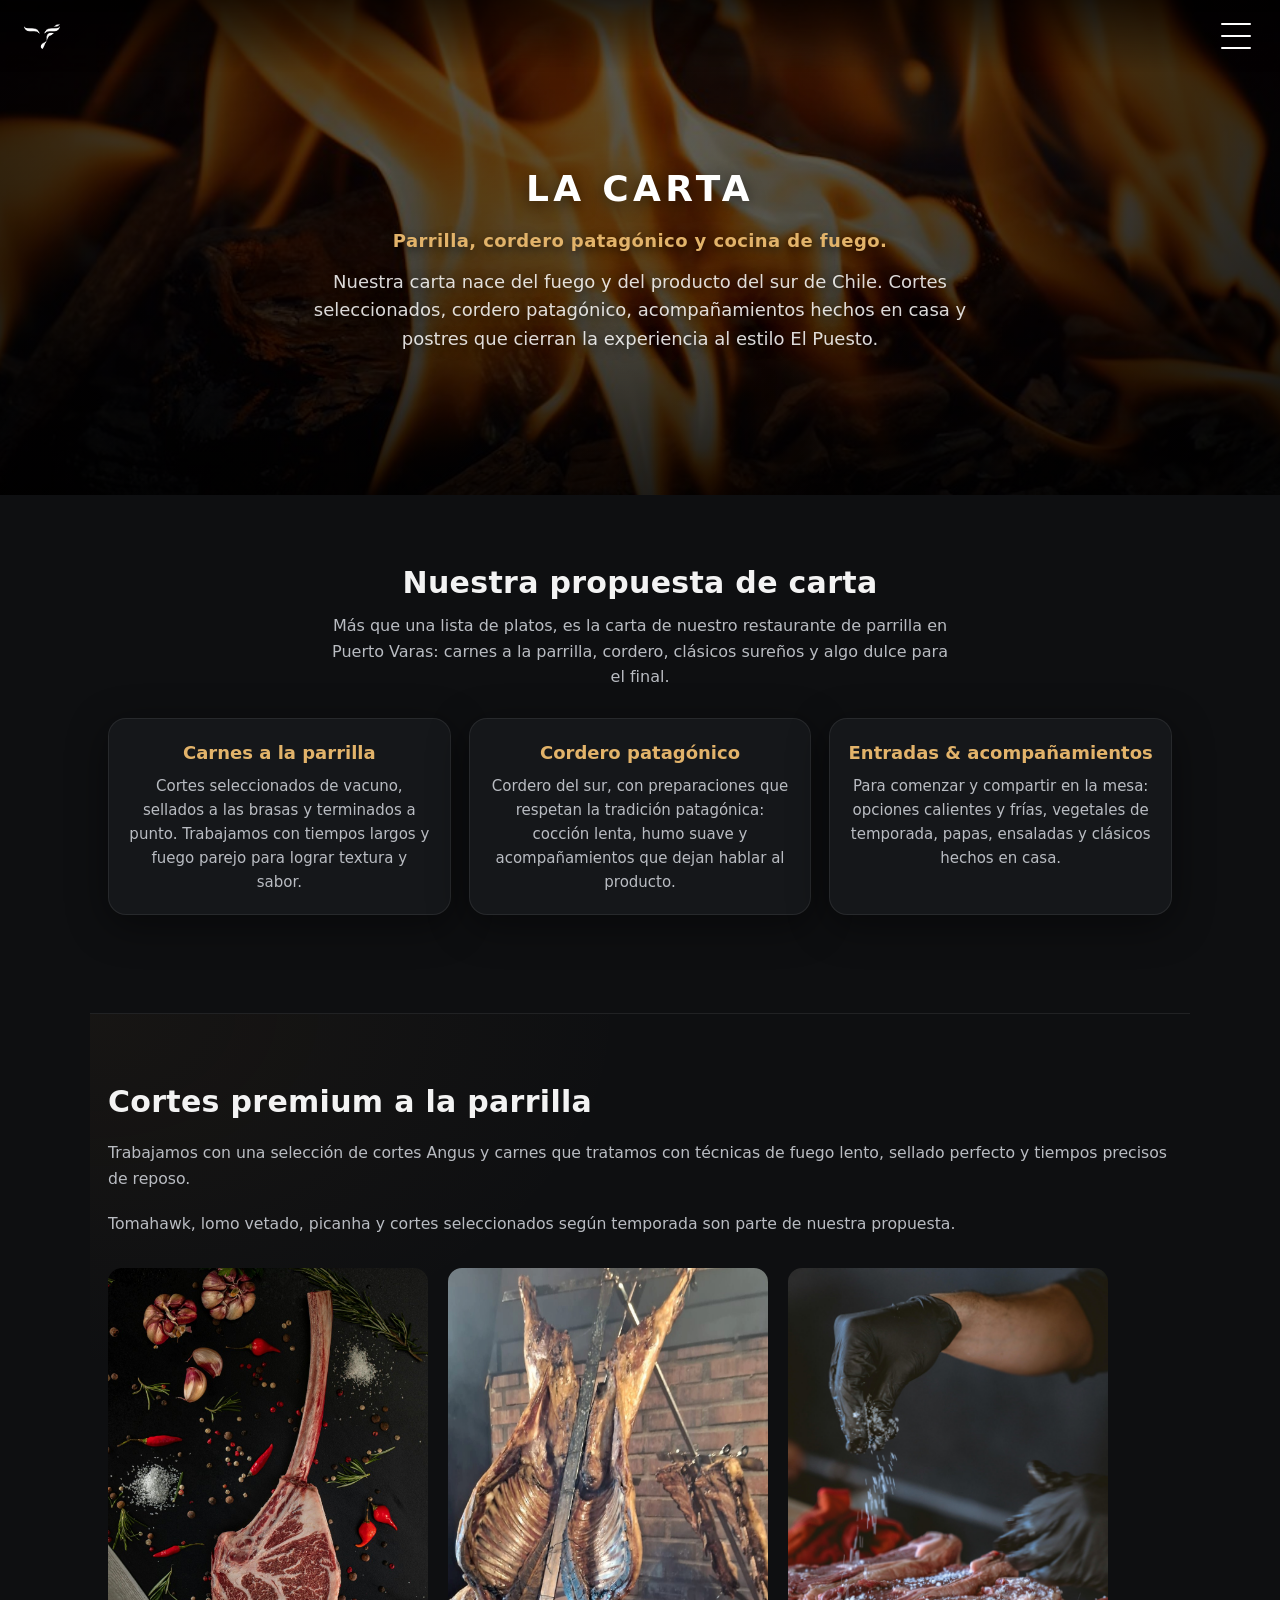
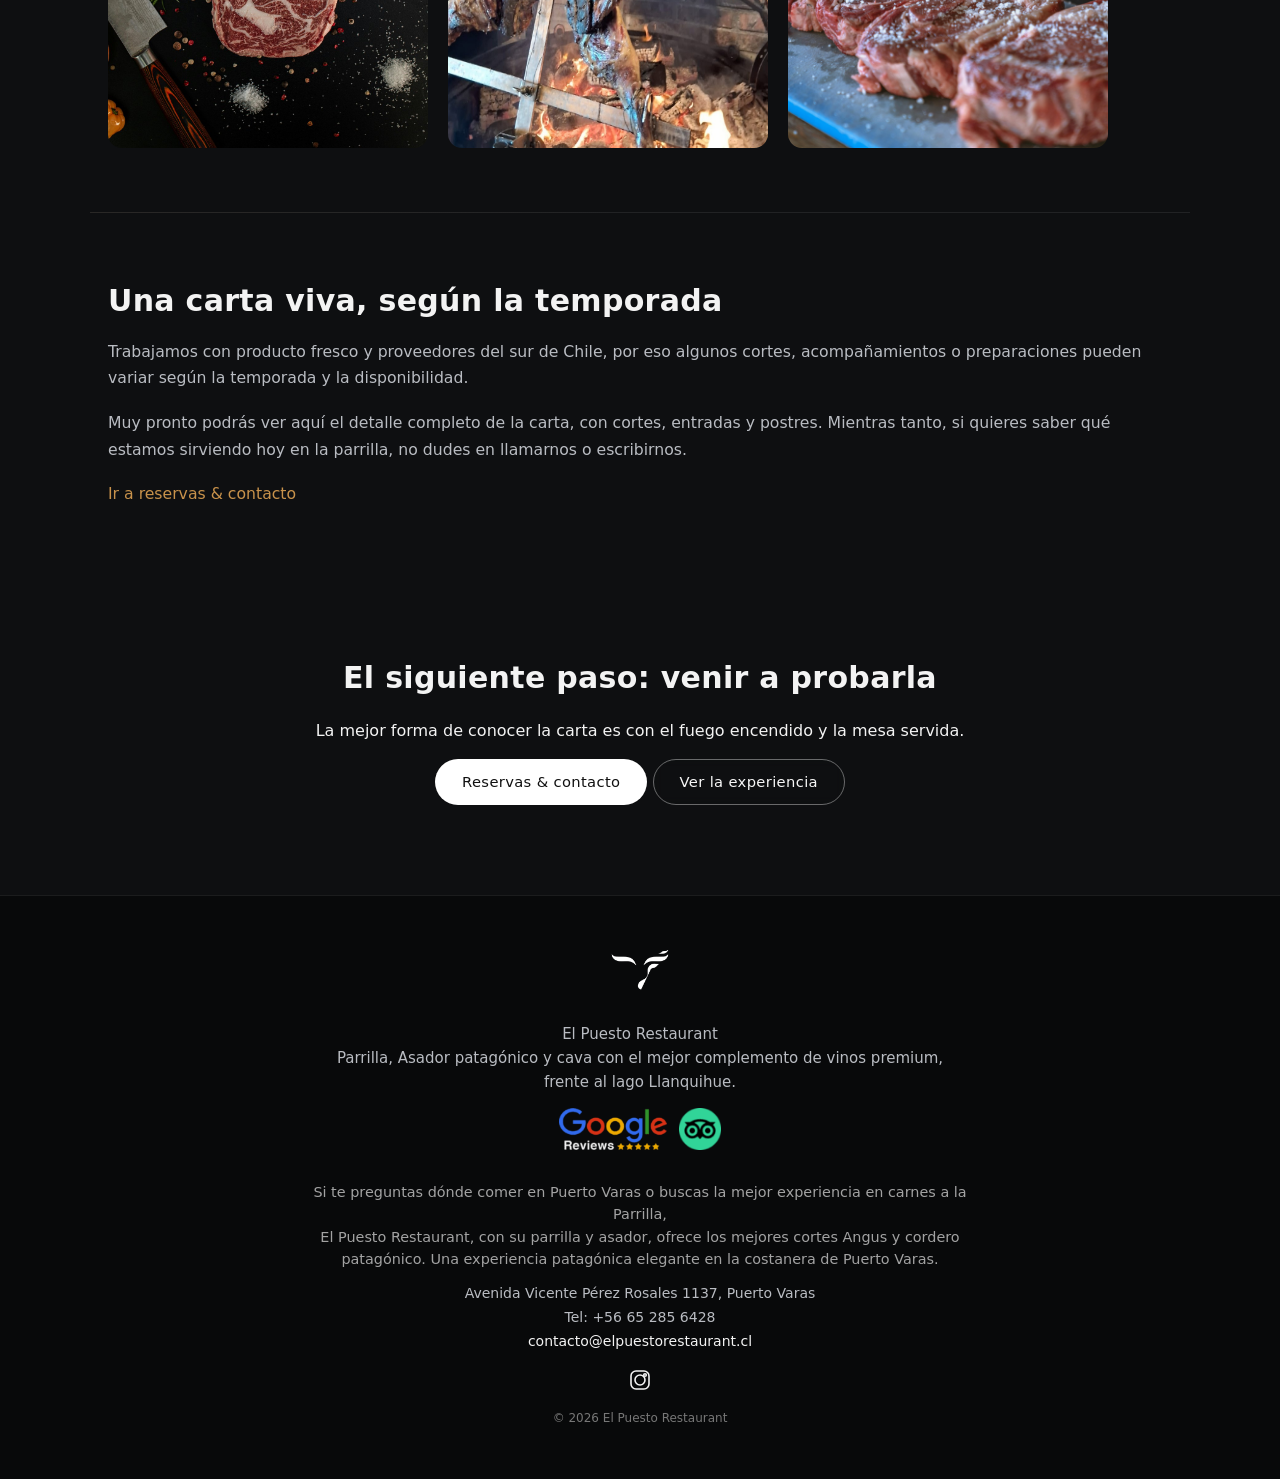
==== carta/index.html @ a44100f7 "Add files via upload" ====
<!doctype html>
<html lang="es-CL">
<head>
  <meta charset="utf-8" />
  <meta name="viewport" content="width=device-width, initial-scale=1" />

  <title>Carta de carnes &amp; parrilla | Restaurante de parrilla en Puerto Varas – El Puesto</title>
  <meta property="og:description" content="Carta de nuestro restaurante de parrilla en Puerto Varas: cortes a la parrilla, cordero patagónico, entradas y postres frente al Lago Llanquihue.">

  <link rel="canonical" href="https://elpuestorestaurant.cl/carta/" />

  <!-- Favicons -->
  <link rel="icon" href="/assets/favicon/favicon.ico" type="image/x-icon" />
  <link rel="apple-touch-icon" sizes="180x180" href="/assets/favicon/apple-touch-icon.png">
  <link rel="icon" type="image/png" sizes="32x32" href="/assets/favicon/favicon-32x32.png">
  <link rel="icon" type="image/png" sizes="16x16" href="/assets/favicon/favicon-16x16.png">
  <link rel="manifest" href="/assets/favicon/site.webmanifest">

  <!-- Open Graph / Twitter -->
  <meta property="og:locale" content="es_CL">
  <meta property="og:type" content="website">
  <meta property="og:title" content="Carta &amp; Parrilla | El Puesto Restaurant Puerto Varas">
  <meta property="og:description" content="Parrilla, cordero patagónico y cocina de fuego en Puerto Varas. Descubre la carta de El Puesto.">
  <meta property="og:image" content="https://elpuestorestaurant.cl/assets/images/el-puesto-fuego-parrilla-patagonia.jpg">
  <meta property="og:url" content="https://elpuestorestaurant.cl/carta/">
  <meta property="og:site_name" content="El Puesto Restaurant Puerto Varas">

  <meta name="twitter:card" content="summary_large_image">
  <meta name="twitter:title" content="Carta &amp; Parrilla | El Puesto Restaurant">
  <meta name="twitter:description" content="Carnes a la parrilla, cordero patagónico, entradas y postres en Puerto Varas.">
  <meta name="twitter:image" content="https://elpuestorestaurant.cl/assets/images/el-puesto-fuego-parrilla-patagonia.jpg">

  <!-- Styles -->
  <link rel="stylesheet" href="/assets/css/mystyles.css?v=4">

    <!-- JSON-LD WebPage -->
    <script type="application/ld+json">
        {
          "@context": "https://schema.org",
          "@type": "WebPage",
          "name": "Carta de carnes y parrilla",
          "url": "https://elpuestorestaurant.cl/carta/",
          "description": "Carta de El Puesto Restaurant, restaurante de parrilla en Puerto Varas: cortes de carne a la parrilla, cordero patagónico, entradas, acompañamientos y postres frente al Lago Llanquihue.",
          "inLanguage": "es-CL",
          "isPartOf": {
            "@type": "Website",
            "name": "El Puesto Restaurant",
            "url": "https://elpuestorestaurant.cl/"
          }
        }
        </script>
      
        <!-- JSON-LD Breadcrumb -->
        <script type="application/ld+json">
        {
          "@context": "https://schema.org",
          "@type": "BreadcrumbList",
          "itemListElement": [
            {
              "@type": "ListItem",
              "position": 1,
              "item": {
                "@id": "https://elpuestorestaurant.cl/",
                "name": "Inicio"
              }
            },
            {
              "@type": "ListItem",
              "position": 2,
              "item": {
                "@id": "https://elpuestorestaurant.cl/carta/",
                "name": "Carta"
              }
            }
          ]
        }
        </script>      
</head>

<body id="top">

  <!-- HEADER -->
  <header class="site-header" id="header">
    <a class="brand" href="/" aria-label="El Puesto Restaurant">
      <img class="logo logo-dark" src="/assets/images/logo.png" alt="El Puesto Restaurant">
      <img class="logo logo-light" src="/assets/images/logo-blanco.png" alt="El Puesto Restaurant versión clara">
    </a>

    <button
      class="nav-toggle"
      id="navToggle"
      aria-expanded="false"
      aria-controls="navOverlay"
      aria-label="Abrir menú"
    >
      <span></span><span></span><span></span>
    </button>
  </header>

  <!-- Overlay menú -->
  <div class="nav-overlay" id="navOverlay" aria-hidden="true">
    <button class="nav-close" id="navClose" aria-label="Cerrar menú">✕</button>

    <ul class="nav-panel" role="menu">
      <li role="none"><a role="menuitem" href="/">Inicio</a></li>
      <li role="none"><a role="menuitem" href="/la-experiencia/">La experiencia</a></li>
      <li role="none"><a role="menuitem" href="/carta/">Carta</a></li>
      <li role="none"><a role="menuitem" href="/contacto/">Contacto</a></li>
    </ul>
  </div>

  <main>

    <!-- HERO CARTA -->
    <section class="hero hero-sub exp-hero">
      <picture class="hero-bg">
        <img
          src="/assets/images/el-puesto-fuego-parrilla-patagonia.jpg"
          alt="Fuego y brasas en la parrilla de El Puesto Restaurant"
          class="hero-image"
          width="1920"
          height="720"
          loading="lazy"
          decoding="async"
        />
      </picture>

      <div class="hero-ghost" aria-hidden="true"></div>

      <div class="hero-content shell">
        <h1 class="hero-title">La carta</h1>
        <p class="hero-subtitle">Parrilla, cordero patagónico y cocina de fuego.</p>
        <p class="hero-text">
          Nuestra carta nace del fuego y del producto del sur de Chile. Cortes seleccionados,
          cordero patagónico, acompañamientos hechos en casa y postres que cierran la experiencia
          al estilo El Puesto.
        </p>
      </div>
    </section>

    <!-- CATEGORÍAS PRINCIPALES -->
    <section class="section">
      <div class="experiencia wrap">
        <div class="exp-head">
        <h2>Nuestra propuesta de carta</h2>
        <p>
            Más que una lista de platos, es la carta de nuestro restaurante de parrilla en Puerto Varas:
            carnes a la parrilla, cordero, clásicos sureños y algo dulce para el final.
        </p>            
        </div>

        <div class="highlights-grid">
          <article class="highlight">
            <h3>Carnes a la parrilla</h3>
            <p>
              Cortes seleccionados de vacuno, sellados a las brasas y terminados a punto.
              Trabajamos con tiempos largos y fuego parejo para lograr textura y sabor.
            </p>
          </article>

          <article class="highlight">
            <h3>Cordero patagónico</h3>
            <p>
              Cordero del sur, con preparaciones que respetan la tradición patagónica:
              cocción lenta, humo suave y acompañamientos que dejan hablar al producto.
            </p>
          </article>

          <article class="highlight">
            <h3>Entradas &amp; acompañamientos</h3>
            <p>
              Para comenzar y compartir en la mesa: opciones calientes y frías,
              vegetales de temporada, papas, ensaladas y clásicos hechos en casa.
            </p>
          </article>

        </div>
      </div>
    </section>

    <section class="section exp-block exp-fire">
      <div class="exp-inner shell">
        <div class="exp-text">
          <h2>Cortes premium a la parrilla</h2>
          <p>
            Trabajamos con una selección de cortes Angus y carnes que tratamos con técnicas de fuego lento,
            sellado perfecto y tiempos precisos de reposo.
          </p>
          <p>
            Tomahawk, lomo vetado, picanha y cortes seleccionados según temporada son parte de nuestra propuesta.
          </p>
        </div>
    
        <div class="cuts-gallery">
          <img src="/assets/images/el-puesto-restaurant-tomahawk-premium-puerto-varas.jpg" alt="Tomahawk a la parrilla">
          <img src="/assets/images/el-puesto-restaurant-puerto-varas-asador-patagonico-cordero-small.jpg" alt="Asador patagónico con cordero patagónico en El Puesto Restaurant en Puerto Varas.">
          <img src="/assets/images/el-puesto-restaurant-puerto-varas-cortes-carne.jpg" alt="Cortes premium en la parrilla">
        </div>
      </div>
    </section>
    
    

    <!-- CARTA VIVA / COMING SOON ELEGANTE -->
    <section class="section exp-block">
      <div class="exp-inner shell">
        <div class="exp-text">
          <h2>Una carta viva, según la temporada</h2>
          <p>
            Trabajamos con producto fresco y proveedores del sur de Chile, por eso algunos cortes,
            acompañamientos o preparaciones pueden variar según la temporada y la disponibilidad.
          </p>
          <p>
            Muy pronto podrás ver aquí el detalle completo de la carta, con cortes, entradas y postres.
            Mientras tanto, si quieres saber qué estamos sirviendo hoy en la parrilla, no dudes en
            llamarnos o escribirnos.
          </p>
          <p>
            <a href="/contacto/">Ir a reservas &amp; contacto</a>
          </p>
        </div>
      </div>
    </section>

    <!-- CTA FINAL -->
    <section class="section exp-cta">
      <div class="cta-inner">
        <h2>El siguiente paso: venir a probarla</h2>
        <p>
          La mejor forma de conocer la carta es con el fuego encendido y la mesa servida.
        </p>
        <div class="cta-actions">
          <a class="btn cta-main" href="/contacto/">Reservas &amp; contacto</a>
          <a class="btn ghost" href="/la-experiencia/">Ver la experiencia</a>
        </div>
      </div>
    </section>

  </main>

  <!-- ========================================= -->
  <!-- FOOTER -->
  <!-- ========================================= -->
  <footer class="footer">
    <img src="/assets/images/logo-blanco.png" alt="El Puesto Restaurant" class="footer-logo">

    <p class="footer-desc">
      El Puesto Restaurant <br>
      Parrilla, Asador patagónico y cava con el mejor complemento de vinos premium, <br>frente al lago Llanquihue.
    </p>

    <div class="footer-badges">
      <a href="https://www.google.cl/search?q=El+Puesto+Restaurant+Puerto+Varas" target="_blank" rel="noopener">
        <img src="/assets/images/googlereviews.png" alt="Opiniones en Google de El Puesto Restaurant">
      </a>
      <a href="https://www.tripadvisor.cl/Restaurant_Review-g294299-d34002737-Reviews-El_Puesto_Restaurant-Puerto_Varas_Los_Lagos_Region.html" target="_blank" rel="noopener">
        <img src="/assets/images/tripadvisoricon.png" alt="TripAdvisor El Puesto Restaurant">
      </a>
    </div>

    <p class="footer-seo">
      Si te preguntas dónde comer en Puerto Varas o buscas la mejor experiencia en carnes a la Parrilla, <br>
      El Puesto Restaurant, con su parrilla y asador, ofrece los mejores cortes Angus y cordero patagónico. 
      Una experiencia patagónica elegante en la costanera de Puerto Varas.
    </p>
   

    <p class="footer-address">
      Avenida Vicente Pérez Rosales 1137, Puerto Varas<br>
      Tel: +56 65 285 6428<br>
      <a href="mailto:contacto@elpuestorestaurant.cl">contacto@elpuestorestaurant.cl</a>
    </p>

    <div class="footer-social">
      <a href="https://www.instagram.com/elpuestorestaurant" target="_blank" rel="noopener" aria-label="Instagram El Puesto Restaurant">
        <svg class="icon-ig" viewBox="0 0 24 24" aria-hidden="true">
          <rect x="3" y="3" width="18" height="18" rx="5" ry="5"></rect>
          <circle cx="12" cy="12" r="5"></circle>
          <circle cx="17" cy="7" r="1.3"></circle>
        </svg>
      </a>
    </div>

    <p class="footer-copy">© <span id="y"></span> El Puesto Restaurant</p>
  </footer>

  <script src="/assets/js/mymain.js?v=3"></script>
</body>
</html>
---- assets/css/mystyles.css ----
/* ================================
   EL PUESTO HOME V1 STYLES
   Minimal / Premium / Fast
   ================================ */

   :root{
    --bg: #0e0f11;
    --bg-soft: #15171a;
    --bg-alt: #0b0c0e;
    --text: #f3f3f3;
    --muted: #b9bcc2;
    --brand: #c8924b;        /* warm fire-gold */
    --brand-2: #e2b36a;
    --stroke: rgba(255,255,255,.08);
    --radius: 18px;
    --shadow: 0 10px 40px rgba(0,0,0,.45);
    --maxw: 1100px;
  }
  
  *{ box-sizing:border-box; }
  html{ scroll-behavior:smooth; }
  body{
    margin:0;
    font-family: system-ui, -apple-system, Segoe UI, Roboto, Helvetica, Arial, sans-serif;
    color:var(--text);
    background:var(--bg);
    line-height:1.6;
  }

  .serif {
    font-family: "Playfair Display", serif;
    font-weight: 600;
    letter-spacing: .5px;
  }

/* ================================
   HEADER / NAV DARK ALWAYS
   ================================ */

/* --- BASE BRAND --- */
.brand{
  position:relative;
  display:flex;
  align-items:center;
  gap:10px;
  text-decoration:none;
  color:var(--text);
  font-weight:700;
  letter-spacing:.3px;
}
.brand img{
  padding:0;
  margin:0;
  border-radius:0;
  background:transparent;
}

/* --- HEADER CORE --- */
.site-header{
  position:fixed;
  top:0; left:0; right:0;
  z-index:50;
  display:flex;
  align-items:center;
  justify-content:space-between;
  padding:14px 20px;
  border-bottom:none; /* 👈 sin borde, adiós línea */
  transition:
    background .25s ease,
    color .25s ease,
    box-shadow .25s ease,
    backdrop-filter .25s ease;
}

/* 1) TRANSPARENTE SOBRE HERO (negro → transparente) */
.site-header.transparent{
  background: linear-gradient(
    to bottom,
    rgba(0,0,0,.60),
    rgba(0,0,0,0)
  );
  box-shadow:none;
  backdrop-filter:none;
}

/* texto claro en transparente */
.site-header.transparent .nav a,
.site-header.transparent .brand,
.site-header.transparent .brand span{
  color:#fff;
}

/* 2) SOLID OSCURO AL SALIR DEL HERO */
.site-header.solid{
  background:rgba(5,6,8,0.96); /* negro casi pleno */
  border-bottom:none;          /* 👈 asegurado sin borde */
  backdrop-filter:saturate(150%) blur(10px);
  box-shadow:0 6px 22px rgba(0,0,0,.65);
}

/* texto claro en solid también */
.site-header.solid .nav a,
.site-header.solid .brand,
.site-header.solid .brand span{
  color:#f5f5f5;
}

/* LOGOS USAMOS SOLO EL BLANCO */
.brand .logo{
  height:44px;
  width:auto;
  display:block;
  transition:opacity .25s ease;
}

/* logo blanco siempre visible */
.brand .logo-light{ opacity:1; }

/* logo negro se mantiene oculto */
.brand .logo-dark{
  opacity:0;
  position:absolute;
  left:0;
  top:50%;
  transform:translateY(-50%);
}

/* aseguramos que al hacer scroll NO cambie a logo negro */
.site-header.solid .logo-light{ opacity:1; }
.site-header.solid .logo-dark{ opacity:0; }

/* Header móvil: ocultar logo y alinear botón menú a la derecha */
@media (max-width: 640px){
  .site-header .brand{
    display:none;
  }

  .site-header{
    justify-content:flex-end;
    padding-inline: 16px;
  }
}

  /* ================================
     SECTIONS GLOBAL
     ================================ */
  
     .section{
      max-width:var(--maxw);
      margin:0 auto;
      padding:64px 18px;
    }
    
    .section h2{
      font-size:clamp(22px, 3vw, 30px);
      margin:0 0 8px;
      letter-spacing:.3px;
    }
    
    .section .sub{
      color:var(--muted);
      margin-top:4px;
    }
    
    .center{ text-align:center; }

    /* GENERAL LINK STYLE (premium) */
    a {
      color: var(--brand); /* or your gold / accent color */
      text-decoration: none;
    }

    /* HOVER EFFECT */
    a:hover {
      opacity: 0.8;
    }

    /* VISITED LINKS (prevent ugly purple) */
    a:visited {
      color: var(--brand);
    }

    

/* ================================
   PREMIUM HAMBURGER WHITE + TIGHT
   ================================ */

   .nav-toggle{
    display:grid;
    place-items:center;
    width:48px;
    height:36px;
    background:transparent;
    border:none;
    cursor:pointer;
    transition:transform .25s ease;
    gap:2px;
  }
  .nav-toggle:hover{ transform:translateY(-1px); }
  
  .nav-toggle span{
    display:block;
    width:30px;
    height:2px;
    background:#fff;
    border-radius:999px;
    margin:3px 0;
    transition:transform .25s ease, opacity .25s ease, background .25s ease;
  }
  
  /* en solid header → líneas negras */
  .site-header.solid .nav-toggle span{
    background:#111;
  }
  


/* Overlay container*/
.nav-overlay{
  position:fixed;
  inset:0;
  background:#050505;
  z-index:9999;
  display:grid;
  place-items:center;
  overflow:hidden;      
  /* START STATE */
  opacity:0;
  transform:translateX(8%);   /* 🔥 sweep from right */
  pointer-events:none;

  /* ANIMATIONS */
  transition:
    opacity .35s ease,
    transform .45s cubic-bezier(.22,.61,.36,1);
  will-change: opacity, transform;
}

/* subtle grain/texture */
.nav-overlay::before{
  content:"";
  position:absolute; inset:0;
  background:
    radial-gradient(1200px 700px at 50% 20%, rgba(255,255,255,.04), transparent 60%),
    radial-gradient(900px 600px at 10% 90%, rgba(200,146,75,.05), transparent 55%),
    radial-gradient(700px 500px at 90% 80%, rgba(255,255,255,.03), transparent 60%),
    repeating-radial-gradient(circle at 30% 30%,
      rgba(255,255,255,.015) 0 1px,
      transparent 1px 3px);
  mix-blend-mode:screen;
  opacity:.35;
  pointer-events:none;
}

/* open state */
body.nav-open .nav-overlay{
  opacity:1;
  transform:translateX(0);  
  pointer-events:auto;
}

/* Close (X) */
.nav-close{
  position:absolute;
  top:26px;
  right:26px;           /* moved to right */
  width:44px;
  height:44px;
  background:transparent !important;
  border:none !important;
  color:var(--brand-2);
  font-size:26px;       /* slightly larger, more elegant */
  cursor:pointer;
  display:grid;
  place-items:center;
  transition:transform .25s ease, color .25s ease;
}

.nav-close:hover{
  transform:translateY(-1px);
  color:#f8d79a;        /* lighter gold on hover */
}

/* Panel */
.nav-panel{
  list-style:none;
  margin:0;
  padding:0;
  text-align:center;
  display:flex;
  flex-direction:column;
  gap:26px;
  z-index:2;

  opacity:0;
  transform:translateX(18px);  /* enters from right */
  transition:
    opacity .35s ease .10s,
    transform .45s cubic-bezier(.22,.61,.36,1) .10s;
}

body.nav-open .nav-panel{
  opacity:1;
  transform:translateX(0);
}

/* stagger items */
.nav-panel li{
  opacity:0;
  transform:translateY(6px);
  transition:
    opacity .35s ease,
    transform .45s cubic-bezier(.22,.61,.36,1);
}

body.nav-open .nav-panel li{
  opacity:1;
  transform:translateY(0);
}

/* delays */
body.nav-open .nav-panel li:nth-child(1){ transition-delay:.12s; }
body.nav-open .nav-panel li:nth-child(2){ transition-delay:.20s; }
body.nav-open .nav-panel li:nth-child(3){ transition-delay:.28s; }
body.nav-open .nav-panel li:nth-child(4){ transition-delay:.36s; }
body.nav-open .nav-panel li:nth-child(5){ transition-delay:.44s; }


/* Items */
.nav-panel a{
  text-decoration:none;
  color:var(--brand-2);  /* dorado fuego */
  font-weight:600;
  letter-spacing:.28em;
  text-transform:uppercase;
  font-size:clamp(16px, 2.2vw, 22px);
  opacity:.9;
  transition:opacity .2s ease, transform .2s ease, color .2s ease;
  position:relative;
  padding:6px 10px 14px;
}

/* ember glow divider line */
.nav-panel a::after{
  content:"";
  position:absolute;
  left:50%; bottom:0;
  width:64px; height:1px;
  transform:translateX(-50%);
  background:linear-gradient(90deg, transparent, var(--brand), transparent);
  opacity:.45;
  box-shadow:0 0 10px rgba(200,146,75,.55);
}

.nav-panel a:hover{
  opacity:1;
  transform:translateY(-1px);
  color:#f2c57a;
}

/* Reduce overlays on tiny screens */
@media (max-width: 520px){
  .nav-panel{ gap:20px; }
  .nav-panel a{ letter-spacing:.22em; }
}


/* ================================
   HERO hybrid (Luxury clean + Cinematic ghost)
   ================================ */
   .hero{
    position:relative;
    min-height:100vh;
    display:grid;
    place-items:center;
    overflow:hidden;
    background:var(--bg-alt);
    color:#fff;
  }
  
  .hero-bg,
  .hero-image{
    position:absolute;
    inset:0;
    width:100%;
    height:100%;
    object-fit:cover;
    transform:scale(1.03);
    filter: contrast(1.08) saturate(1.1) brightness(.95);
  }
  
  /* overlay cinematic */
  .hero::after{
    content:"";
    position:absolute; inset:0;
    background:
      radial-gradient(900px 600px at 50% 65%, rgba(0,0,0,.05), rgba(0,0,0,.72)),
      linear-gradient(to bottom, rgba(0,0,0,.35), rgba(0,0,0,.78));
    z-index:1;
  }
  
  /* ghost logo watermark */
  .hero-ghost{
    position:absolute;
    inset:0;
    background-image:url("assets/images/logo.png");
    background-repeat:no-repeat;
    background-position:center 45%;
    background-size:min(68vw, 520px);
    opacity:.07;
    filter: invert(1) brightness(1.1) blur(.2px); /* ✅ ghost blanco */
    transform: translateY(6px);
    z-index:1;
    pointer-events:none;
  }
  
  /* content */
  .hero-content{
    position:relative;
    z-index:3;
    text-align:center;
    padding:110px 18px 56px;
    max-width:900px;
    margin-inline:auto;
  }
  
    /* ✅ hero logo always white */
    .hero-logo{
      width:140px;
      height:auto;
      margin:0 auto 18px;
      opacity:.95;
      filter: invert(1) brightness(1.2) drop-shadow(0 6px 20px rgba(0,0,0,.55));
    }
  
    .hero-title{
      font-weight:800;
      letter-spacing:.12em;
      text-transform:uppercase;
      font-size:clamp(26px, 4.2vw, 50px);
      margin:0 0 8px;
      line-height:1.1;
      color:#fff;
      text-shadow:0 4px 16px rgba(0,0,0,.55);
    }
  
    .hero-subtitle{
      color:var(--brand-2);
      font-weight:600;
      letter-spacing: 0.4px;
      font-size: 1.65rem;
      margin-bottom:12px;
      text-shadow:0 3px 10px rgba(0,0,0,.6);
    }
  
  .hero-text{
    color:rgba(255,255,255,.85);
    font-size:clamp(15px, 2vw, 18px);
    max-width:100%;
    margin:0 auto 22px;
    line-height:1.6;
    text-shadow:0 3px 12px rgba(0,0,0,.6);
  }
  
  /* CTA buttons premium */
  .cta-group{
    display:flex;
    gap:12px;
    justify-content:center;
    flex-wrap:wrap;
    margin-top:12px;
  }
  
  .btn{
    display:inline-flex;
    align-items:center;
    justify-content:center;
    padding:10px 16px;
    border-radius:999px;
    border:1px solid rgba(255,255,255,.28);
    text-decoration:none;
    color:#fff;
    font-weight:700;
    font-size:13px;
    letter-spacing:.35px;
    transition: all .2s ease;
    background:rgba(0,0,0,.18);
    backdrop-filter: blur(4px);
  }
  
  .btn:hover{
    transform: translateY(-1px);
    border-color:rgba(255,255,255,.5);
    background:rgba(0,0,0,.4);
  }
  
  .btn.primary {
    background: linear-gradient(180deg, var(--brand-2), var(--brand));
    color:#111;
    border:none;
  }
  
  .btn.ghost {
    border:1px solid rgba(255,255,255,.7);
    background:transparent;
  }
  
  .hero-scroll{
    margin-top:26px;
    font-size:20px;
    opacity:.6;
    animation: floaty 1.8s ease-in-out infinite;
  }
  
  @keyframes floaty{
    0%,100%{ transform: translateY(0); }
    50%{ transform: translateY(6px); }
  }
  
  @media (max-width: 680px) {

    .hero-content{
      padding-top: 110px;   /* baja un poco más el bloque para respirar */
      padding-left: 16px;
      padding-right: 16px;
    }
  
    .hero-logo{
      width: 90px;
    }
  
    .hero-title{
      font-size: 1.7rem;    /* MÁS GRANDE en mobile */
      letter-spacing: .08em;
    }
  
    .hero-subtitle{
      font-size: 1.4rem;    /* buen tamaño para el tagline */
      margin-top: 10px;
      margin-bottom: 10px;
    }
  
    .hero-text{
      font-size: 0.95rem;   /* subimos un poco el cuerpo */
      line-height: 1.6;
      max-width: 32rem;
    }
  }
  
/* =========================================
   EXPERIENCIA + HIGHLIGHTS + COLLAGE
   ========================================= */

   section.experiencia{
    padding: clamp(40px, 6vw, 82px) 0 clamp(20px, 7vw, 20px);
    background: radial-gradient(
      1200px 700px at 50% -10%,
      rgba(255,255,255,.04),
      transparent 60%
    );
  }
  
  .experiencia .wrap{
    width:min(1100px, 92vw);
    margin:0 auto;
  }
  
  /* ------------------------------
     TÍTULO + SUBTÍTULO
     ------------------------------ */
  .exp-head{
    text-align:center;
    margin-bottom: clamp(18px, 3vw, 28px);
  }
  
  .exp-head h2{
    font-size:clamp(22px, 3vw, 30px);
    margin:0;
    letter-spacing:.3px;
  }
  
  .exp-head p{
    max-width: 620px;
    margin: 6px auto 0;
    color:var(--muted);
    font-size:clamp(14px, 1.8vw, 16px);
  }
  
  /* ------------------------------
     HIGHLIGHTS GRID
     (soporta highlights o highlights-grid)
     ------------------------------ */
  .highlights,
  .highlights-grid{
    display:grid;
    grid-template-columns:repeat(3, 1fr);
    gap:18px;
    margin-bottom: clamp(22px, 3vw, 34px);
  }
  
  .highlight{
    background:var(--bg-soft);
    border:1px solid var(--stroke);
    border-radius:var(--radius);
    padding:20px 18px;
    box-shadow:var(--shadow);
    text-align:center;
  }
  
  .highlight h3{
    margin:0 0 6px;
    font-size:18px;
    color:var(--brand-2);
  }
  
  .highlight p{
    margin:0;
    font-size:15px;
    color:var(--muted);
  }
  
  /* Responsive: highlights se apilan */
  @media(max-width:820px){
    .highlights,
    .highlights-grid{
      grid-template-columns:1fr;
      gap:14px;
    }
  }
  
  /* ------------------------------
     COLLAGE 3 IMÁGENES OVERLAP
     ------------------------------ */
  .triple-collage{
    position:relative;
    height: clamp(300px, 42vw, 460px);
    display:grid;
    place-items:center;
    isolation:isolate;
    margin-top: clamp(8px, 1.6vw, 14px);
  }
  
  .triple-collage .shot{
    position:absolute;
    width: clamp(220px, 38vw, 420px);
    aspect-ratio: 4 / 3;
    overflow:hidden;
    border-radius:18px;
    background:#0b0c0e;
    border:1px solid rgba(255,255,255,.08);
    box-shadow:0 18px 60px rgba(0,0,0,.55);
    transform-origin:center;
    transition: transform .45s ease, box-shadow .45s ease;
  }
  
  .triple-collage .shot img{
    width:100%;
    height:100%;
    object-fit:cover;
    display:block;
    transform:scale(1.02);
  }
  
  /* Posiciones */
  .shot-center{
    z-index:3;
    width: clamp(240px, 42vw, 460px);
    transform: translateY(0) scale(1);
    box-shadow:0 22px 70px rgba(0,0,0,.65);
  }
  
  .shot-left{
    z-index:2;
    transform: translateX(-48%) translateY(8%) scale(.96) rotate(-1.2deg);
    filter:saturate(.95) contrast(1.02);
  }
  
  .shot-right{
    z-index:1;
    transform: translateX(48%) translateY(12%) scale(.94) rotate(1.2deg);
    filter:saturate(.95) contrast(1.02);
  }
  
  /* Hover suave desktop */
  @media (hover:hover){
    .triple-collage .shot:hover{
      transform: translateX(var(--tx,0)) translateY(var(--ty,0)) scale(1.01);
      box-shadow:0 26px 80px rgba(0,0,0,.75);
      z-index:4;
    }
    .shot-left:hover{ --tx:-48%; --ty:6%; }
    .shot-right:hover{ --tx:48%; --ty:10%; }
    .shot-center:hover{ --tx:0%; --ty:-1%; }
  }
  
  /* Mobile: apilado */
  @media(max-width:720px){
    .triple-collage{
      height:auto;
      display:flex;
      flex-direction:column;
      gap:14px;
    }
  
    .triple-collage .shot{
      position:relative;
      width:100%;
      max-width:520px;
      transform:none !important;
    }
  
    .shot-center{ order:1; }
    .shot-left{ order:2; }
    .shot-right{ order:3; }
  }
  
  

/* ================================
   CTA RESERVA – Versión Premium
   ================================ */

   .cta-strip{
    background: linear-gradient(90deg, var(--brand), var(--brand-2));
    padding: 80px 20px 70px; /* MÁS AIRE */
    margin: 90px 0 80px;     /* separación más elegante entre secciones */
  }
  
  .cta-inner{
    max-width: var(--maxw);
    margin: 0 auto;
    text-align:center;
  }
  
  .cta-strip h2{
    margin: 0 0 14px;       /* más espacio bajo el título */
    font-size: 2rem;
  }
  
  .cta-strip p{
    margin: 0 0 26px;       /* más espacio bajo el texto principal */
    font-size: 1.05rem;
  }
  
  /* BOTÓN PRINCIPAL */
  .btn.cta-main{
    display:inline-flex;
    align-items:center;
    justify-content:center;
    padding: 12px 38px;
    border-radius:999px;
    background:#111;
    color:#fff;
    text-decoration:none;
    font-weight:600;
    box-shadow:0 10px 32px rgba(0,0,0,.45);
    margin-bottom: 26px;     /* separa del texto secundario */
  }
  
  /* TEXTO SECUNDARIO ("¿Quieres ver qué ofrecemos?…") */
  .cta-secondary{
    margin-top: 12px;
    font-size:.92rem;
    color: rgba(44, 28, 15, .75); /* más elegante */
    line-height: 1.55;
  }
  
  .cta-secondary a{
    color: rgba(44, 28, 15, .95);
    font-weight:600;
    text-decoration:none;
    border-bottom:1px solid rgba(0,0,0,.25);
    padding-bottom:1px;
  }
  
  .cta-secondary a:hover{
    opacity:.85;
  }
  

  
/* ================================
   EXPERIENCE (2 cols)
   ================================ */

   .section.experience{
    max-width: var(--maxw);
    margin: 80px auto;
    padding: 0;
    display: grid;
    grid-template-columns: 1.1fr .9fr;
    gap: 40px;
    align-items: center;
  }
  
  .exp-content h2{
    margin: 0 0 16px;
    font-size: 2rem;
  }
  
  .exp-content p{
    color: var(--muted);
    margin: 0 0 22px;
    line-height: 1.7;
  }
  
  .exp-actions{
    display: flex;
    gap: 12px;
    flex-wrap: wrap;
  }
  
  .exp-image img{
    width: 100%;
    height: 100%;
    max-height: 480px;
    object-fit: cover;
    border-radius: 16px;
    box-shadow: var(--shadow);
    transform: translateX(-60px);
  }
  
  /* Mobile */
  @media(max-width: 820px){
    .section.experience{
      grid-template-columns: 1fr;
      gap: 22px;
      margin: 50px auto;
      text-align:center;
    }
  
    .exp-actions{
      justify-content:center;
    }
  
    .exp-image img{
      max-height:none;
      transform:none;
    }
  }
  
  
/* ================================
   VISÍTANOS / UBICACIÓN
   ================================ */

   .visitanos{
    padding: 70px 20px 90px;
  }
  
  .visitanos-inner{
    max-width: var(--maxw);
    margin: 0 auto;
    display: grid;
    grid-template-columns: minmax(0,1.05fr) minmax(0,1.1fr); /* texto izq, mapa der */
    gap: 40px;
    align-items: center;
  }
  
  .visitanos-info{
    flex: 1;
    max-width: 380px;          /* acota el ancho para mejor lectura */
  }

  .visitanos-info h2{
    margin: 0 0 16px;
    font-size: 2rem;
  }
  
  .visitanos-texto{
    color: var(--muted);
    margin: 0 0 10px;
    line-height: 1.7;
    font-size: 0.98rem;
  }
  
  
  .visitanos-info a{
    color: var(--brand-2);
    text-decoration: none;
  }
  
  .visitanos-info a:hover{
    opacity: .9;
  }
  
/* separa dirección del bloque teléfono/mail */
.visitanos-texto + .visitanos-texto{
  margin-top: 8px;
}

/* botón un pelín más separado del texto */
.visitanos .btn.ghost{
  margin-top: 14px;
}

  /* botón ghost ya existe, reutilizas .btn.ghost */
  
  .visitanos-map iframe{
    width: 100%;
    height: 260px;
    border: 0;
    border-radius: var(--radius);
    box-shadow: var(--shadow);
  }
  
  /* MOBILE */
  @media (max-width: 820px){
    .visitanos{
      padding: 60px 20px 80px;
    }
  
    .visitanos-inner{
      grid-template-columns: 1fr;
      gap: 26px;
      text-align: center;
    }
  
    .visitanos-map iframe{
      height: 230px;
    }
  
    .visitanos .btn.ghost{
      justify-content: center;
    }
  }
  
  
  /* ================================
     FOOTER
     ================================ */
  .footer{
    padding:38px 18px;
    text-align:center;
    background:#08090a;
    border-top:1px solid var(--stroke);
  }
  .footer-logo{
    width:70px;
    height:auto;
    margin-bottom:10px;
  }
  .footer-desc{
    color:var(--muted);
    max-width:700px;
    margin:0 auto 14px;
    font-size:15px;
  }
  .footer-badges{
    display:flex;
    justify-content:center;
    gap:12px;
    margin:10px 0 12px;
    flex-wrap:wrap;
  }
  .footer-badges img{
    height:42px; width:auto;
    opacity:.95;
  }
  .footer-address{
    color:var(--muted);
    font-size:14px;
    line-height:1.7;
  }
  .footer-address a{ color:var(--text); text-decoration:none; }
  .footer-social{
    margin-top:12px;
  }
  .footer-social img{
    height:20px;
    opacity:.9;
  }
  .footer-copy{
    margin-top:12px;
    color:#777;
    font-size:12px;
  }
  

  .footer-social{
    margin-top: 16px;
  }
  
  .footer-social a{
    display:inline-flex;
    align-items:center;
    justify-content:center;
    text-decoration:none;
  }
  
  .icon-ig{
    width:24px;
    height:24px;
    fill:none;
    stroke:#f3f3f3;
    stroke-width:1.6;
  }
  
  .footer-social a:hover .icon-ig{
    stroke:var(--brand-2);
  }

  .footer-seo {
    max-width: 680px;
    margin: 24px auto 12px;
    text-align: center;
    font-size: 0.9rem; 
    line-height: 1.55;
    color: #c9c9c9; 
    opacity: 0.8; /* antes .75 */
  }
  
  .footer-address {
    margin-top: 10px;
  }
  .footer-social {
    margin-top: 10px; /* antes 16px */
  }
  .footer-copy {
    margin-top: 10px; /* antes 12px */
  }
  
  
  /* ================================
   HERO SUBPÁGINAS (CONTACTO, ETC.)
   ================================ */

.hero.hero-sub{
  min-height: 55vh;                /* más baja que el home */
}

.hero.hero-sub .hero-content{
  padding-top: 120px;
  padding-bottom: 70px;
  max-width: 760px;
}

.hero.hero-sub .hero-title{
  font-size: clamp(24px, 3.4vw, 36px);
}

.hero.hero-sub .hero-subtitle{
  font-size: clamp(13px, 1.6vw, 18px);
}

/* opcional: un overlay un pelín más suave que en el home */
.contact-hero::after{
  background:
    radial-gradient(900px 600px at 50% 65%, rgba(0,0,0,.05), rgba(0,0,0,.65)),
    linear-gradient(to bottom, rgba(0,0,0,.28), rgba(0,0,0,.78));
}

/* ================================
   CONTACTO 2 COLUMNAS
   ================================ */

.contact-section{
  padding: 70px 20px 80px;
}

.contact-inner{
  max-width: var(--maxw);
  margin: 0 auto;
  display: grid;
  grid-template-columns: minmax(0,1.05fr) minmax(0,1.1fr);
  gap: 40px;
  align-items: flex-start;
}

.contact-info h2{
  margin: 0 0 14px;
  font-size: 2rem;
}

.contact-lead{
  color: var(--muted);
  margin: 0 0 20px;
  max-width: 420px;
}

.contact-block{
  margin-bottom: 18px;
}

.contact-block h3{
  margin: 0 0 4px;
  font-size: 0.98rem;
  letter-spacing: .08em;
  text-transform: uppercase;
  color: var(--brand-2);
}

.contact-block p{
  margin: 0;
  color: var(--muted);
  font-size: 0.95rem;
}

.contact-note{
  display:block;
  margin-top: 3px;
  font-size: 0.86rem;
  opacity:.85;
}

.contact-info a{
  color: var(--brand-2);
  text-decoration:none;
}

.contact-info a:hover{
  opacity:.9;
}

.contact-small{
  margin-top: 16px;
  font-size: 0.9rem;
  color: var(--muted);
}

.contact-map iframe{
  width: 100%;
  height: 310px;
  border: 0;
  border-radius: var(--radius);
  box-shadow: var(--shadow);
}

/* MOBILE CONTACTO */
@media (max-width: 820px){
  .contact-inner{
    grid-template-columns: 1fr;
    gap: 26px;
    text-align: center;
  }
  .contact-lead,
  .contact-block p,
  .contact-small{
    margin-left:auto;
    margin-right:auto;
  }
  .contact-info .btn{
    justify-content:center;
  }
}

/* ================================
   FAQ SOBRIO
   ================================ */

.section.faq{
  padding: 60px 18px 80px;
  max-width: var(--maxw);
  margin: 0 auto 40px;
  border-top: 1px solid var(--stroke);
}

.section.faq h2{
  text-align:center;
  margin-bottom: 22px;
}

.faq-item{
  background: var(--bg-soft);
  border-radius: var(--radius);
  border:1px solid var(--stroke);
  padding: 18px 18px 16px;
  box-shadow: 0 10px 32px rgba(0,0,0,.45);
  margin-bottom: 12px;
}

.faq-item h3{
  margin: 0 0 6px;
  font-size: 0.98rem;
  letter-spacing: .05em;
  text-transform: uppercase;
  color: var(--brand-2);
}

.faq-item p{
  margin: 0;
  font-size: 0.95rem;
  color: var(--muted);
  line-height:1.7;
}

.faq-item a{
  color: var(--brand-2);
  text-decoration:none;
}

.faq-item a:hover{
  opacity:.9;
}

.map-note{
  margin-top: 10px;
  font-size: .9rem;
  color: var(--muted);
  text-align: center;
}
.map-note a{
  color: var(--brand-2);
  text-decoration: none;
}

.btn-llamar{
  transform: translateX(-2px);
}
/* =========================================
   LA EXPERIENCIA LAYOUT & BLOQUES
   ========================================= */

/* Overlay del hero ligeramente distinto al de contacto */
.exp-hero::after{
  background:
    radial-gradient(900px 600px at 50% 65%, rgba(0,0,0,.06), rgba(0,0,0,.78)),
    linear-gradient(to bottom, rgba(0,0,0,.32), rgba(0,0,0,.82));
}

/* BLOQUES DE TEXTO (ORIGEN, FUEGO, AMBIENTE) */

.exp-block{
  /* .section ya trae max-width + padding */
  max-width: var(--maxw);
  margin: 0 auto;
}

.exp-inner{
  /* wrapper interno para controlar layouts */
  max-width: 100%;
}

/* 2 COLUMNAS (texto + imagen) */

.exp-layout{
  display: grid;
  grid-template-columns: minmax(0, 1.1fr) minmax(0, .9fr);
  gap: 40px;
  align-items: center;
  margin-top: 12px;
}

.exp-layout.reverse{
  grid-template-columns: minmax(0, .9fr) minmax(0, 1.1fr);
}

/* Texto */
.exp-text h2{
  margin: 0 0 14px;
  font-size: clamp(22px, 2.4vw, 30px);
}

.exp-text p{
  margin: 0 0 18px;
  color: var(--muted);
  line-height: 1.7;
  font-size: 0.98rem;
}

.exp-text a {
  color: var(--brand); /* tu color dorado */
  text-decoration: none;
  transition: opacity .2s ease;
}

.exp-text a:hover {
  opacity: 0.7;
}

.exp-text a:visited {
  color: var(--brand); /* evitar morado feo */
}

/* Imagen / media */
.exp-media picture,
.exp-media img{
  display:block;
  width:100%;
  height:100%;
}

.exp-media img{
  max-height: 460px;
  object-fit: cover;
  border-radius: var(--radius);
  box-shadow: var(--shadow);
}

/* Variante fuego: leve acento dorado de fondo */
.exp-fire{
  background:
    radial-gradient(900px 600px at 0% 0%, rgba(200,146,75,.05), transparent 60%);
  border-top: 1px solid var(--stroke);
  border-bottom: 1px solid var(--stroke);
}

/* BLOQUE UBICACIÓN / ENTORNO */

.exp-location{
  text-align:left;
}

.exp-location .exp-inner{
  max-width: 760px;
}


/* CTA Buttons Refinement */
.section.exp-cta .cta-actions a {
  padding: 10px 26px;
  border-radius: 999px;
  font-size: 0.92rem;
  font-weight: 500;
  transition: all .25s ease;
}

/* Principal */
.section.exp-cta .cta-main {
  background: #fff;
  color: #111;
  box-shadow: 0 0 0 rgba(255,255,255,0);
}

.section.exp-cta .cta-main:hover {
  background: #eaeaea;
  box-shadow: 0 0 18px rgba(255,255,255,0.08);
}

/* Ghost */
.section.exp-cta .ghost {
  border: 1px solid rgba(255,255,255,0.38);
  color: #f7f7f7;
}

.section.exp-cta .ghost:hover {
  border-color: rgba(255,255,255,0.55);
  background: rgba(255,255,255,0.06);
}

/* RESPONSIVE */

@media (max-width: 820px){
  .exp-layout,
  .exp-layout.reverse{
    grid-template-columns: 1fr;
    gap: 22px;
    text-align:center;
  }

  .exp-text p{
    margin-left:auto;
    margin-right:auto;
  }

  .exp-media img{
    max-height:none;
  }

  .exp-location{
    text-align:center;
  }
}

.cuts-gallery{
  display:flex;
  gap:20px;
  margin-top:30px;
  overflow-x:auto;
}

.cuts-gallery img{
  width:320px;
  border-radius:14px;
  flex-shrink:0;
}


/* Initial state */
.hero-content {
  opacity: 0;
  transform: translateY(10px);
}

/* When ready */
.hero-content.is-visible {
  opacity: 1;
  transform: translateY(0);
  transition: opacity 600ms ease-out, transform 600ms ease-out;
}

/* Respect users who prefer less motion */
@media (prefers-reduced-motion: reduce) {
  .hero-content {
    opacity: 1;
    transform: none;
    transition: none;
  }
}

.hero-subtitle,
.hero-text {
  opacity: 0;
  transform: translateY(8px);
  transition: opacity 500ms ease-out 80ms, transform 500ms ease-out 80ms;
}

.hero-content.is-visible .hero-subtitle,
.hero-content.is-visible .hero-text {
  opacity: 1;
  transform: translateY(0);
}
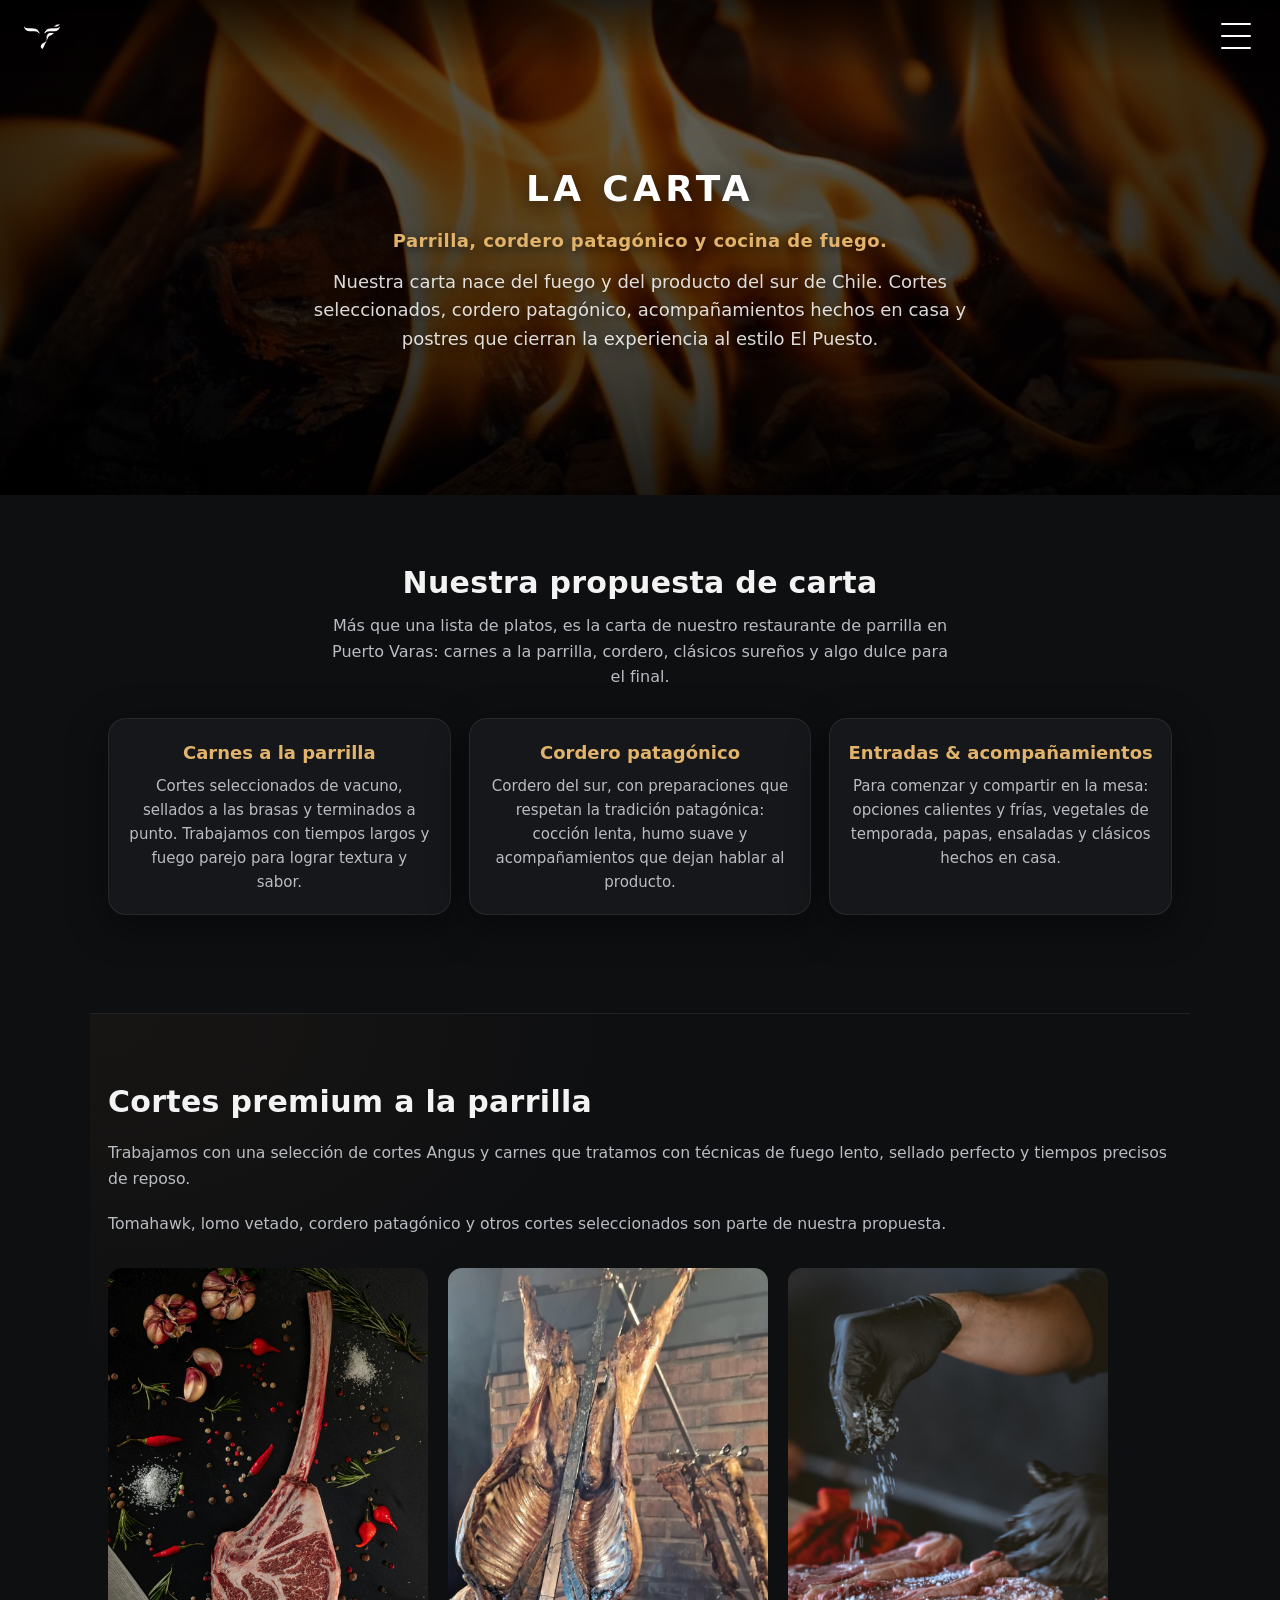
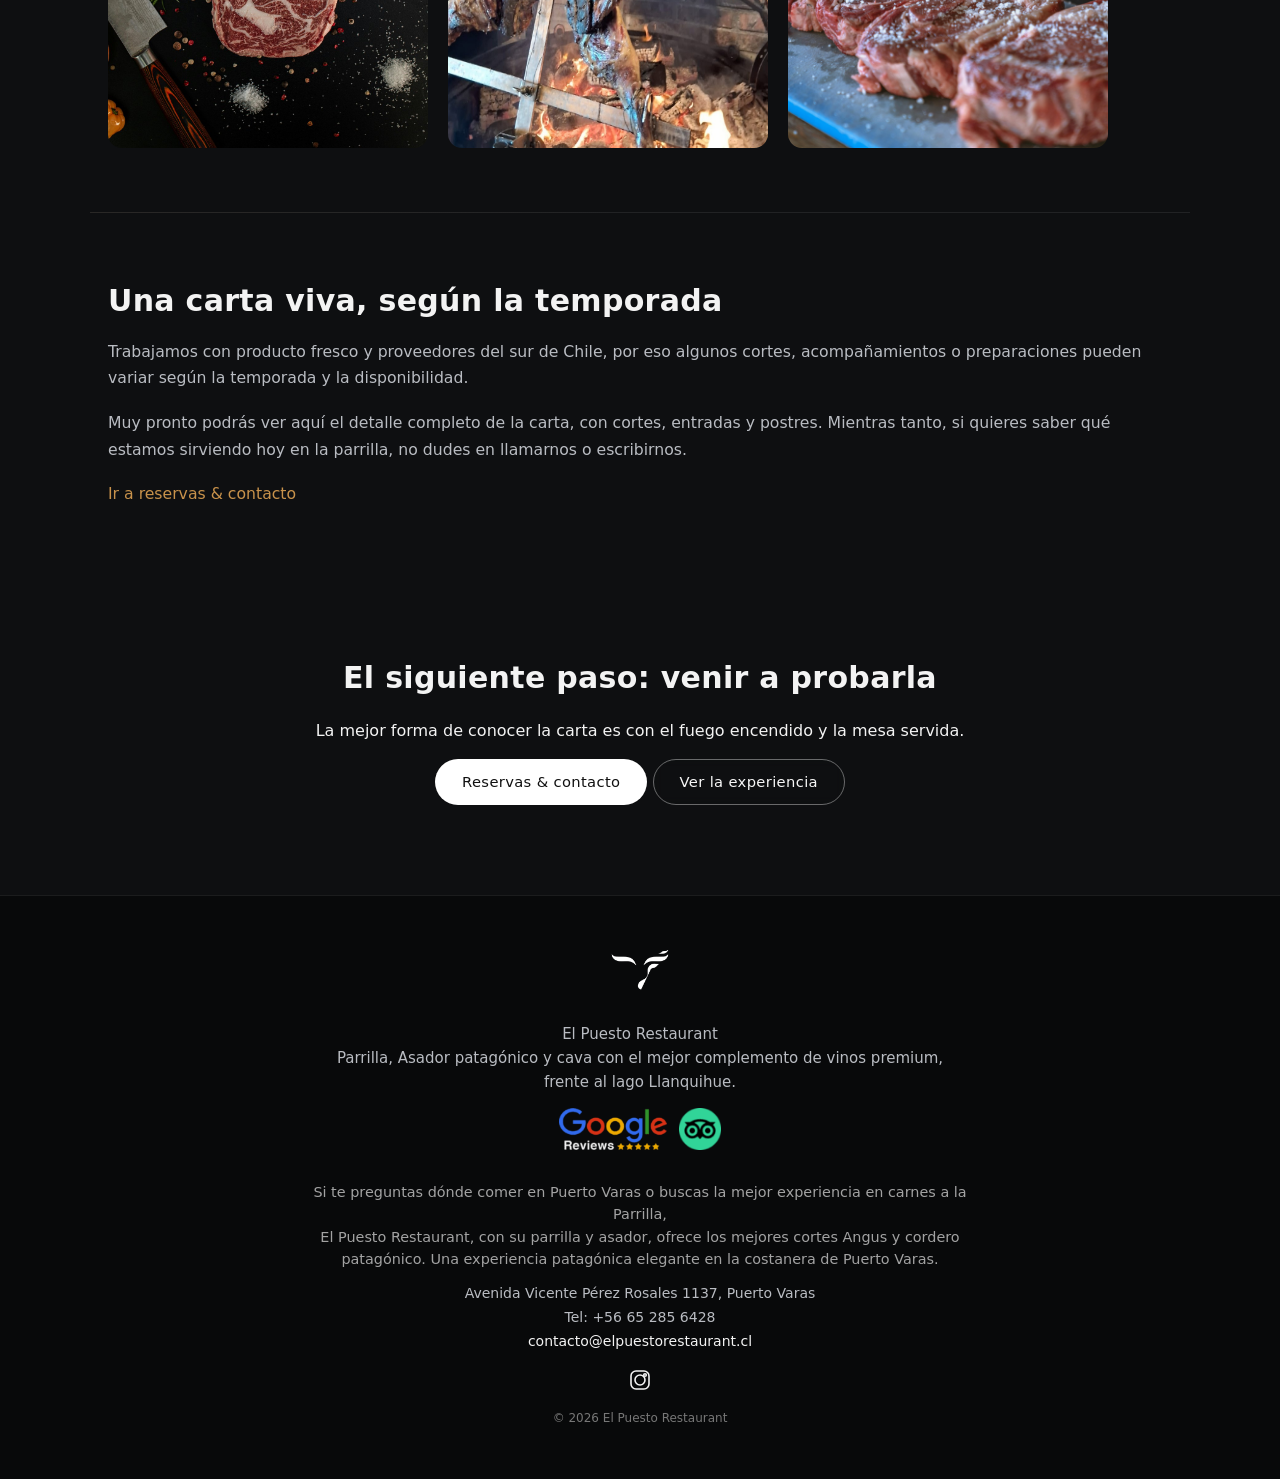
==== commit 05e55035: "Add files via upload" ====
--- a/carta/index.html
+++ b/carta/index.html
@@ -4,8 +4,8 @@
   <meta charset="utf-8" />
   <meta name="viewport" content="width=device-width, initial-scale=1" />
 
-  <title>Carta de carnes &amp; parrilla | Restaurante de parrilla en Puerto Varas – El Puesto</title>
-  <meta property="og:description" content="Carta de nuestro restaurante de parrilla en Puerto Varas: cortes a la parrilla, cordero patagónico, entradas y postres frente al Lago Llanquihue.">
+  <title>Carta El Puesto | Carnes a la parrilla, cordero patagónico y vinos premium en Puerto Varas</title>
+  <meta name="description" content="Carta de El Puesto Restaurant en Puerto Varas: carnes Angus a la parrilla, cordero patagónico al asador, acompañamientos de la casa y vinos premium frente al Lago Llanquihue.">
 
   <link rel="canonical" href="https://elpuestorestaurant.cl/carta/" />
 
@@ -19,15 +19,15 @@
   <!-- Open Graph / Twitter -->
   <meta property="og:locale" content="es_CL">
   <meta property="og:type" content="website">
-  <meta property="og:title" content="Carta &amp; Parrilla | El Puesto Restaurant Puerto Varas">
-  <meta property="og:description" content="Parrilla, cordero patagónico y cocina de fuego en Puerto Varas. Descubre la carta de El Puesto.">
+  <meta property="og:title" content="Carta El Puesto | Carnes a la parrilla y cordero patagónico en Puerto Varas">
+  <meta property="og:description" content="Descubre la carta de El Puesto: carnes Angus, cordero patagónico, acompañamientos caseros y vinos premium en Puerto Varas.">
   <meta property="og:image" content="https://elpuestorestaurant.cl/assets/images/el-puesto-fuego-parrilla-patagonia.jpg">
   <meta property="og:url" content="https://elpuestorestaurant.cl/carta/">
   <meta property="og:site_name" content="El Puesto Restaurant Puerto Varas">
 
   <meta name="twitter:card" content="summary_large_image">
-  <meta name="twitter:title" content="Carta &amp; Parrilla | El Puesto Restaurant">
-  <meta name="twitter:description" content="Carnes a la parrilla, cordero patagónico, entradas y postres en Puerto Varas.">
+  <meta name="twitter:title" content="Carta El Puesto | Parrilla y cordero patagónico">
+  <meta name="twitter:description" content="Carnes Angus a la parrilla, cordero patagónico y vinos premium en Puerto Varas.">  
   <meta name="twitter:image" content="https://elpuestorestaurant.cl/assets/images/el-puesto-fuego-parrilla-patagonia.jpg">
 
   <!-- Styles -->
@@ -38,6 +38,7 @@
         {
           "@context": "https://schema.org",
           "@type": "WebPage",
+          "@id": "https://elpuestorestaurant.cl/carta/#webpage"
           "name": "Carta de carnes y parrilla",
           "url": "https://elpuestorestaurant.cl/carta/",
           "description": "Carta de El Puesto Restaurant, restaurante de parrilla en Puerto Varas: cortes de carne a la parrilla, cordero patagónico, entradas, acompañamientos y postres frente al Lago Llanquihue.",
@@ -187,7 +188,7 @@
             sellado perfecto y tiempos precisos de reposo.
           </p>
           <p>
-            Tomahawk, lomo vetado, picanha y cortes seleccionados según temporada son parte de nuestra propuesta.
+            Tomahawk, lomo vetado, cordero patagónico y otros cortes seleccionados son parte de nuestra propuesta.
           </p>
         </div>
     
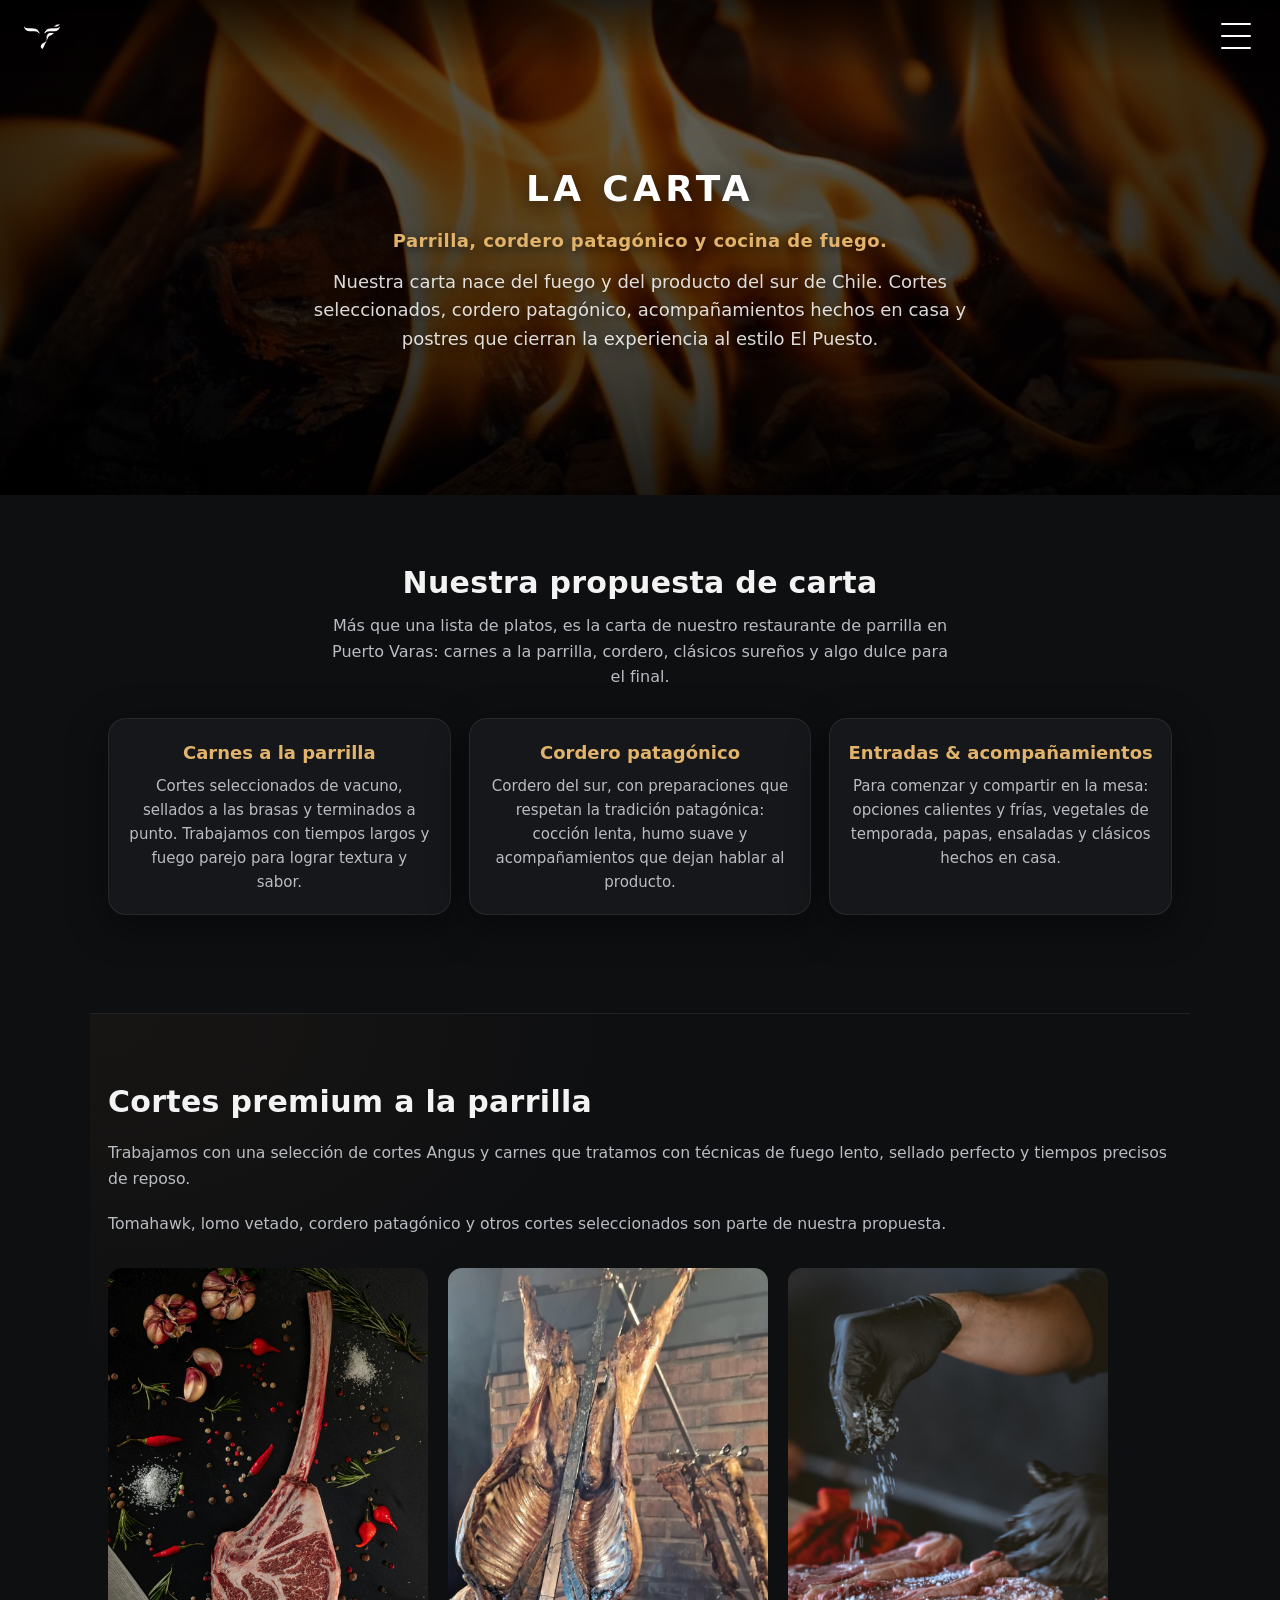
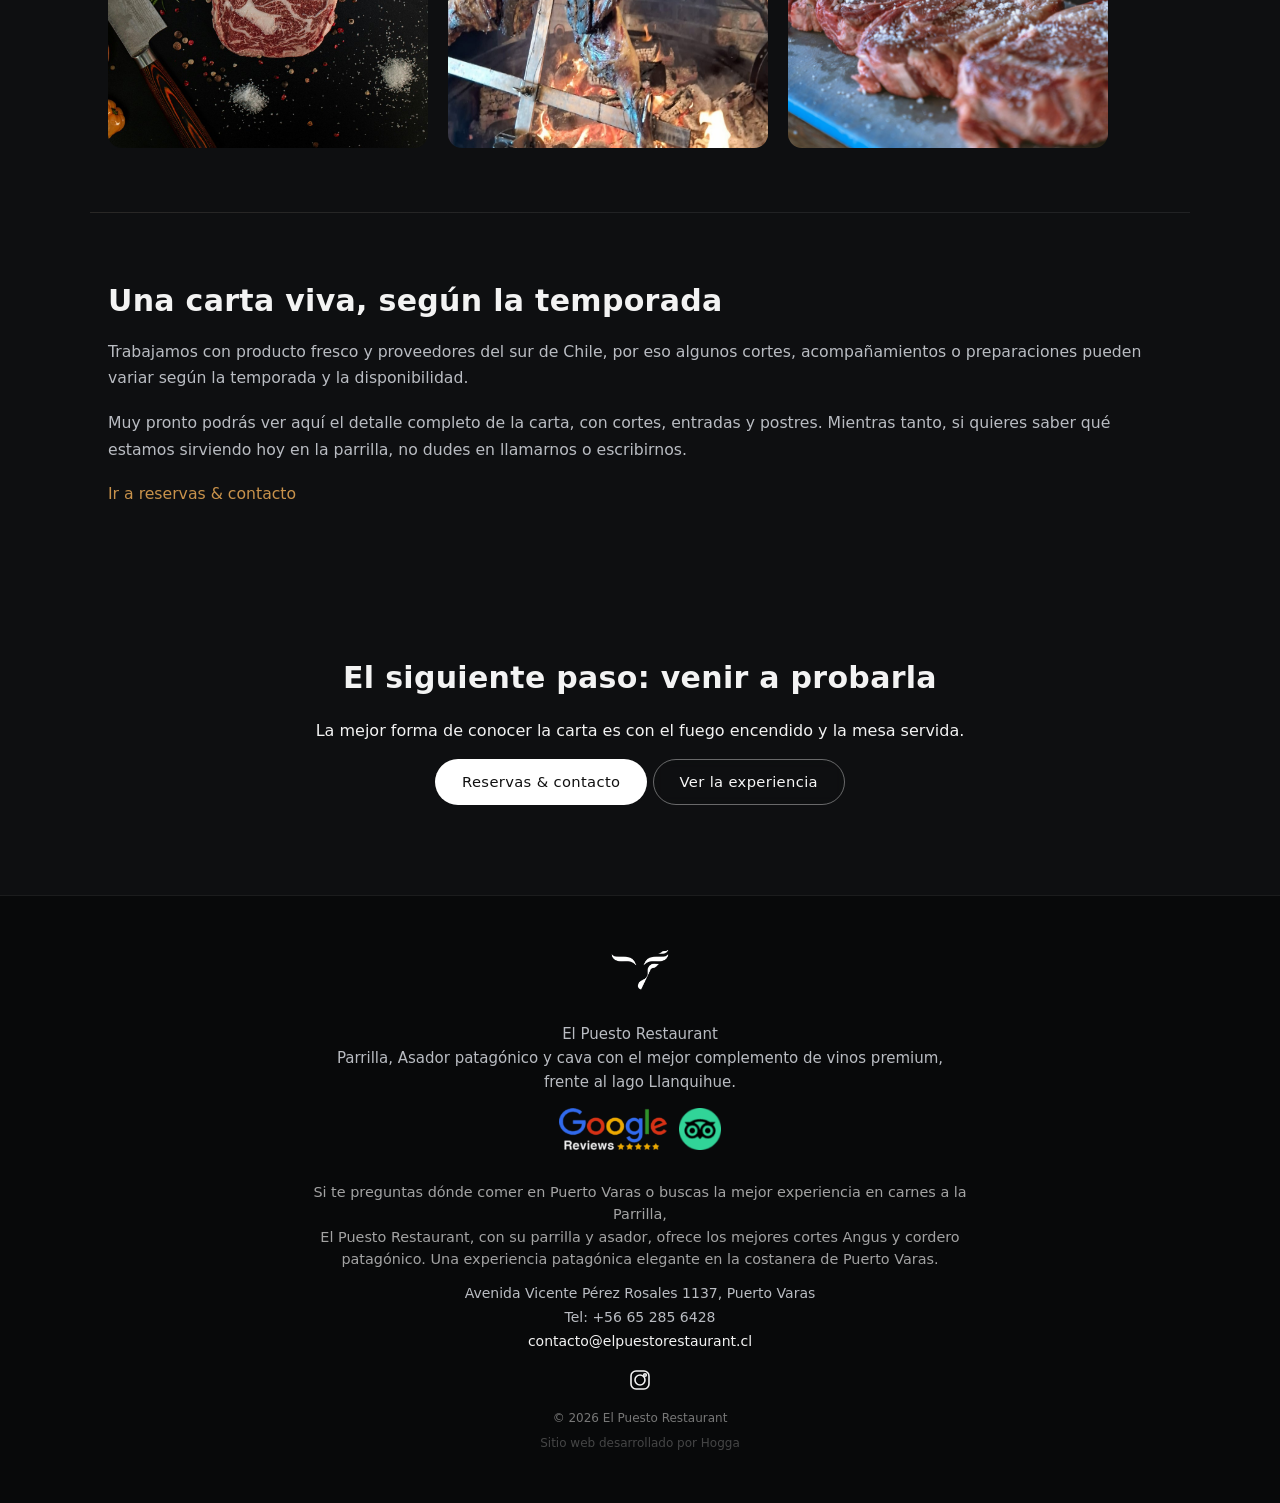
==== commit 38f4a2f3: "Add files via upload" ====
--- a/carta/index.html
+++ b/carta/index.html
@@ -31,25 +31,22 @@
   <meta name="twitter:image" content="https://elpuestorestaurant.cl/assets/images/el-puesto-fuego-parrilla-patagonia.jpg">
 
   <!-- Styles -->
-  <link rel="stylesheet" href="/assets/css/mystyles.css?v=4">
+  <link rel="stylesheet" href="/assets/css/mystyles.css?v=5">
 
     <!-- JSON-LD WebPage -->
     <script type="application/ld+json">
-        {
-          "@context": "https://schema.org",
-          "@type": "WebPage",
-          "@id": "https://elpuestorestaurant.cl/carta/#webpage"
-          "name": "Carta de carnes y parrilla",
-          "url": "https://elpuestorestaurant.cl/carta/",
-          "description": "Carta de El Puesto Restaurant, restaurante de parrilla en Puerto Varas: cortes de carne a la parrilla, cordero patagónico, entradas, acompañamientos y postres frente al Lago Llanquihue.",
-          "inLanguage": "es-CL",
-          "isPartOf": {
-            "@type": "Website",
-            "name": "El Puesto Restaurant",
-            "url": "https://elpuestorestaurant.cl/"
-          }
-        }
-        </script>
+      {
+        "@context": "https://schema.org",
+        "@type": "WebPage",
+        "@id": "https://elpuestorestaurant.cl/carta/#webpage",
+        "name": "Carta",
+        "url": "https://elpuestorestaurant.cl/carta/",
+        "description": "Carta de El Puesto Restaurant, restaurante de parrilla en Puerto Varas: cortes de carne a la parrilla, cordero patagónico, entradas, acompañamientos y postres frente al Lago Llanquihue.",
+        "inLanguage": "es-CL",
+        "isPartOf": { "@id": "https://elpuestorestaurant.cl/#website" },
+        "about": { "@id": "https://elpuestorestaurant.cl/#restaurant" }
+      }
+      </script>
       
         <!-- JSON-LD Breadcrumb -->
         <script type="application/ld+json">
@@ -282,7 +279,13 @@
       </a>
     </div>
 
-    <p class="footer-copy">© <span id="y"></span> El Puesto Restaurant</p>
+    <p class="footer-copy">
+      © <span id="y"></span> El Puesto Restaurant<br>
+      <span class="footer-dev">
+        Sitio web desarrollado por
+        <a href="https://hogga.cl" target="_blank" rel="noopener">Hogga</a>
+      </span>
+    </p>
   </footer>
 
   <script src="/assets/js/mymain.js?v=3"></script>
--- a/assets/css/mystyles.css
+++ b/assets/css/mystyles.css
@@ -1021,6 +1021,23 @@
     margin-top: 10px; /* antes 12px */
   }
   
+
+  .footer-dev{
+    font-size:.75rem;
+    opacity:.55;
+    margin-top:.35rem;
+    display:inline-block;
+  }
+  
+  .footer-dev a{
+    color:inherit;
+    text-decoration:none;
+  }
+  
+  .footer-dev a:hover{
+    text-decoration:underline;
+    opacity:.85;
+  }
   
   /* ================================
    HERO SUBPÁGINAS (CONTACTO, ETC.)
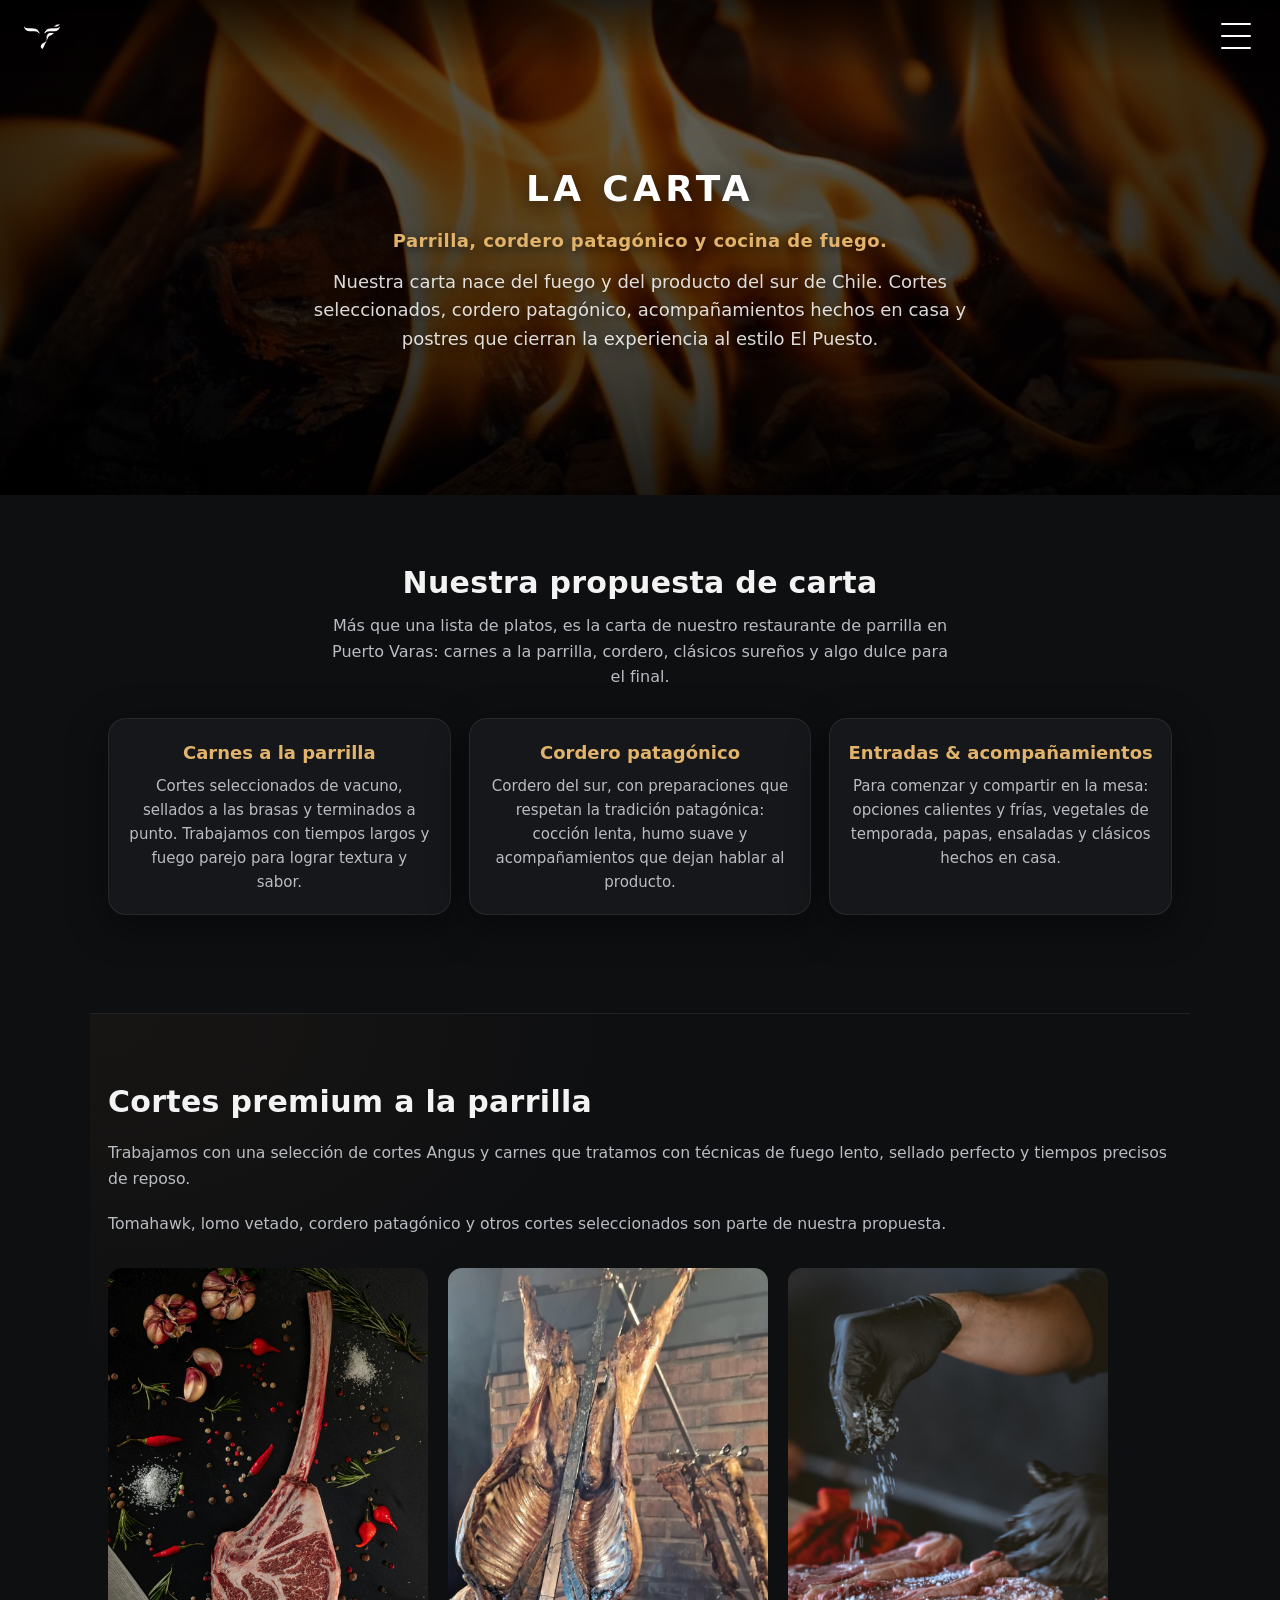
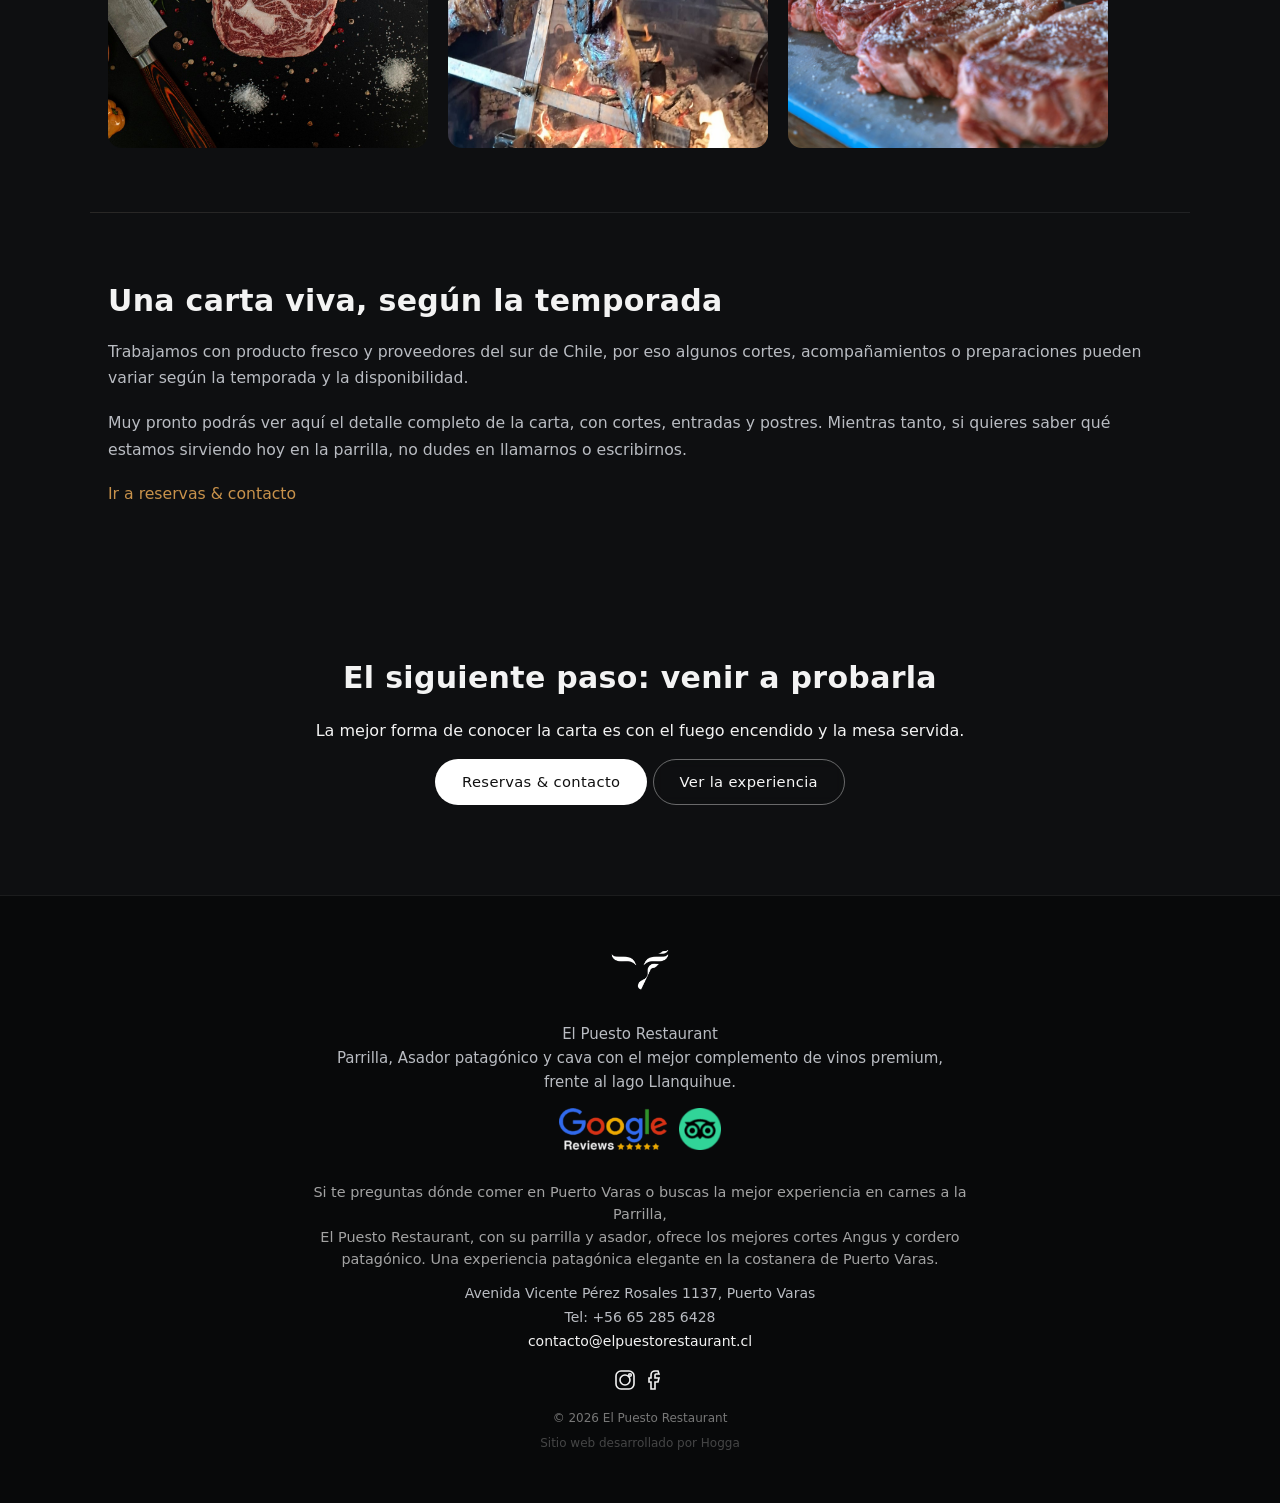
==== commit ea65193e: "Add files via upload" ====
--- a/carta/index.html
+++ b/carta/index.html
@@ -277,6 +277,14 @@
           <circle cx="17" cy="7" r="1.3"></circle>
         </svg>
       </a>
+      <a href="https://www.facebook.com/profile.php?id=61585442891243"
+          target="_blank"
+          rel="noopener"
+          aria-label="Facebook El Puesto Restaurant">
+        <svg class="icon-ig" viewBox="0 0 24 24" aria-hidden="true">
+          <path d="M15 3h-3a4 4 0 0 0-4 4v3H6v4h2v7h4v-7h3l1-4h-4V7a1 1 0 0 1 1-1h3z"/>
+        </svg>
+      </a>
     </div>
 
     <p class="footer-copy">
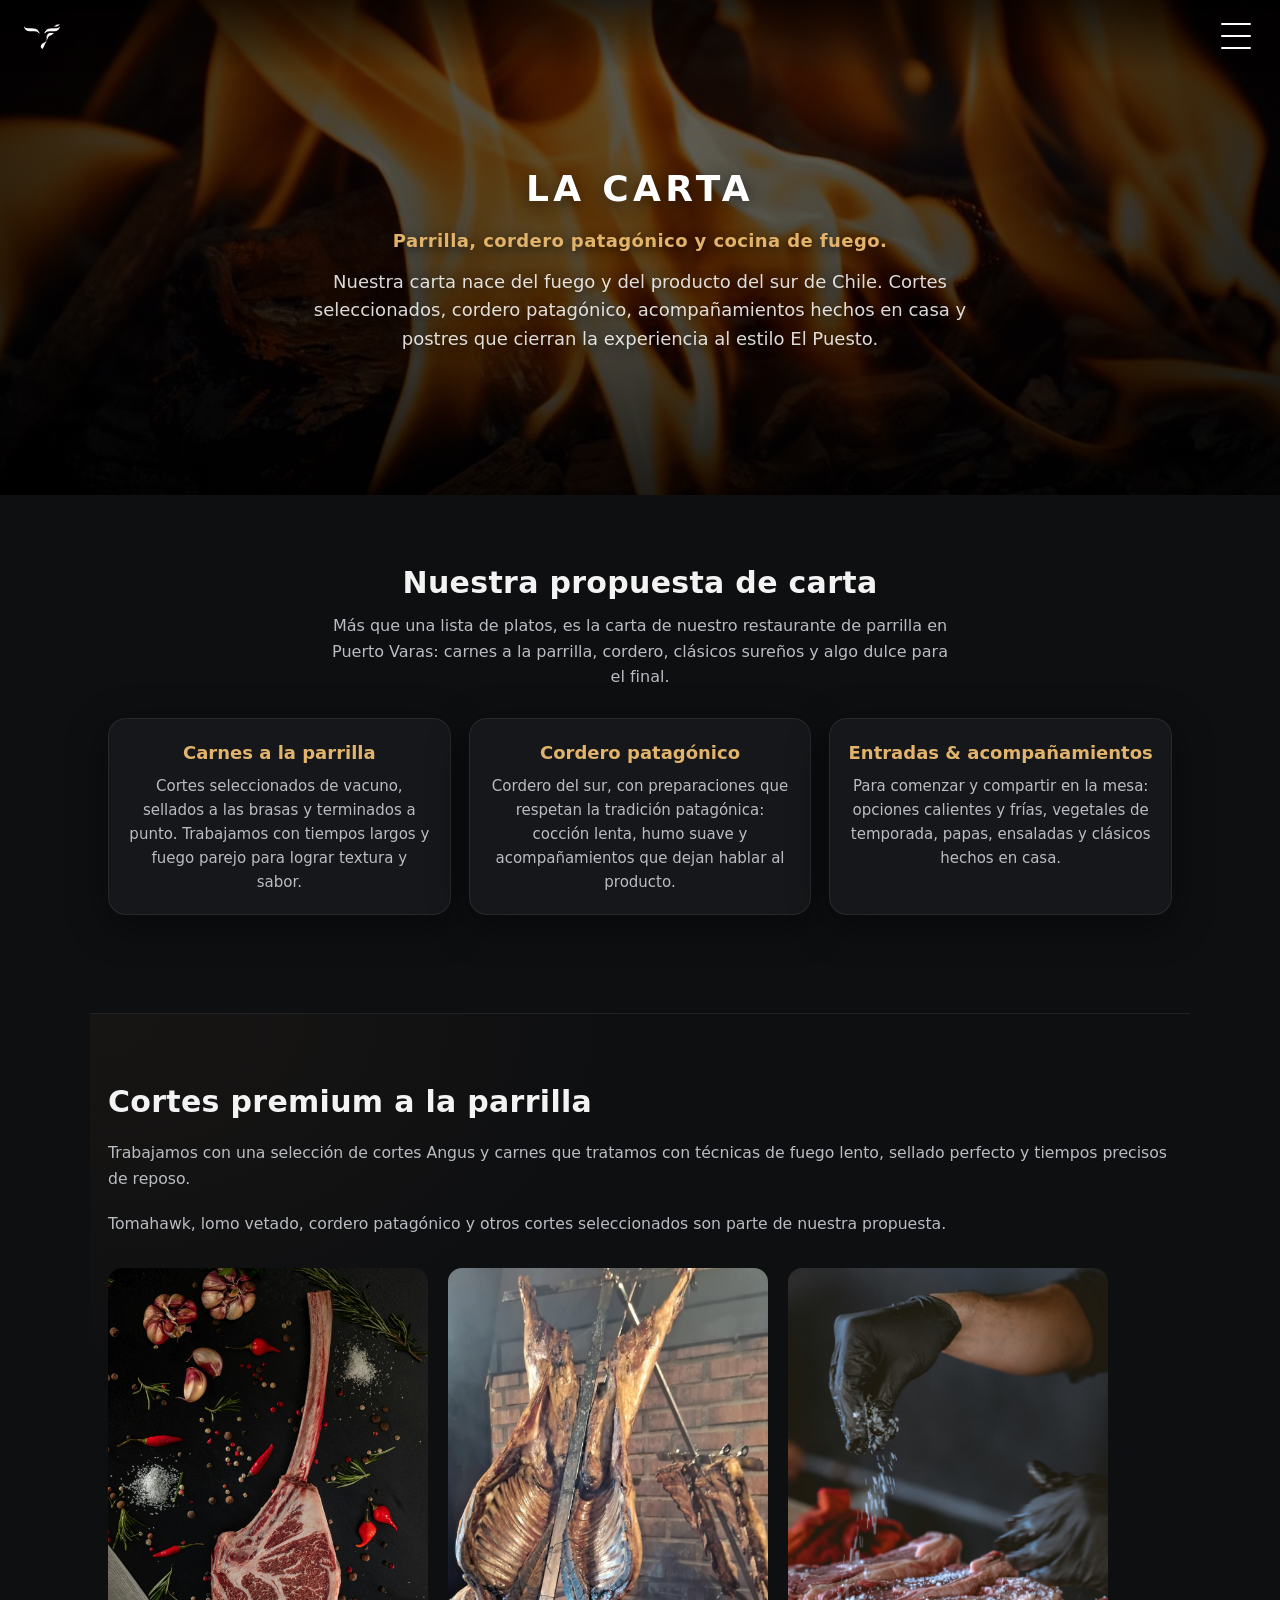
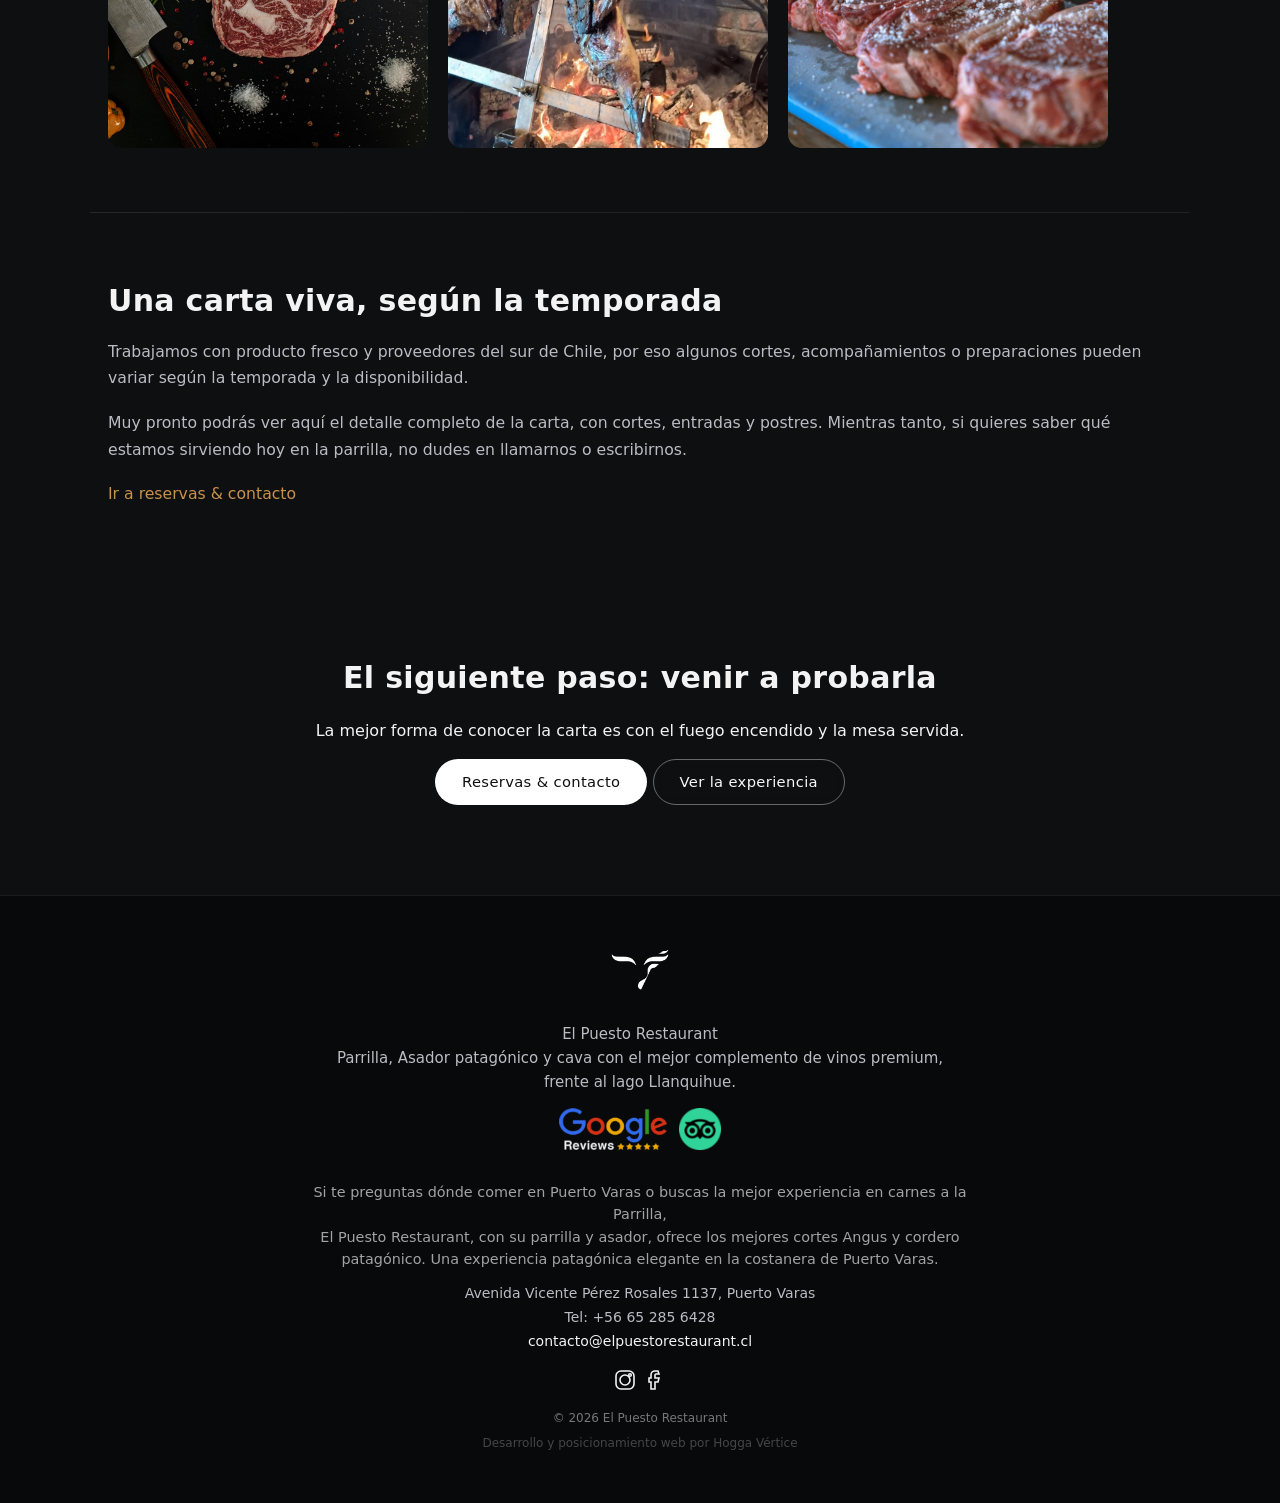
==== commit 5e3cc65e: "Add files via upload" ====
--- a/carta/index.html
+++ b/carta/index.html
@@ -1,11 +1,13 @@
 <!doctype html>
 <html lang="es-CL">
+
 <head>
   <meta charset="utf-8" />
   <meta name="viewport" content="width=device-width, initial-scale=1" />
 
   <title>Carta El Puesto | Carnes a la parrilla, cordero patagónico y vinos premium en Puerto Varas</title>
-  <meta name="description" content="Carta de El Puesto Restaurant en Puerto Varas: carnes Angus a la parrilla, cordero patagónico al asador, acompañamientos de la casa y vinos premium frente al Lago Llanquihue.">
+  <meta name="description"
+    content="Carta de El Puesto Restaurant en Puerto Varas: carnes Angus a la parrilla, cordero patagónico al asador, acompañamientos de la casa y vinos premium frente al Lago Llanquihue.">
 
   <link rel="canonical" href="https://elpuestorestaurant.cl/carta/" />
 
@@ -20,21 +22,25 @@
   <meta property="og:locale" content="es_CL">
   <meta property="og:type" content="website">
   <meta property="og:title" content="Carta El Puesto | Carnes a la parrilla y cordero patagónico en Puerto Varas">
-  <meta property="og:description" content="Descubre la carta de El Puesto: carnes Angus, cordero patagónico, acompañamientos caseros y vinos premium en Puerto Varas.">
-  <meta property="og:image" content="https://elpuestorestaurant.cl/assets/images/el-puesto-fuego-parrilla-patagonia.jpg">
+  <meta property="og:description"
+    content="Descubre la carta de El Puesto: carnes Angus, cordero patagónico, acompañamientos caseros y vinos premium en Puerto Varas.">
+  <meta property="og:image"
+    content="https://elpuestorestaurant.cl/assets/images/el-puesto-fuego-parrilla-patagonia.jpg">
   <meta property="og:url" content="https://elpuestorestaurant.cl/carta/">
   <meta property="og:site_name" content="El Puesto Restaurant Puerto Varas">
 
   <meta name="twitter:card" content="summary_large_image">
   <meta name="twitter:title" content="Carta El Puesto | Parrilla y cordero patagónico">
-  <meta name="twitter:description" content="Carnes Angus a la parrilla, cordero patagónico y vinos premium en Puerto Varas.">  
-  <meta name="twitter:image" content="https://elpuestorestaurant.cl/assets/images/el-puesto-fuego-parrilla-patagonia.jpg">
+  <meta name="twitter:description"
+    content="Carnes Angus a la parrilla, cordero patagónico y vinos premium en Puerto Varas.">
+  <meta name="twitter:image"
+    content="https://elpuestorestaurant.cl/assets/images/el-puesto-fuego-parrilla-patagonia.jpg">
 
   <!-- Styles -->
   <link rel="stylesheet" href="/assets/css/mystyles.css?v=5">
 
-    <!-- JSON-LD WebPage -->
-    <script type="application/ld+json">
+  <!-- JSON-LD WebPage -->
+  <script type="application/ld+json">
       {
         "@context": "https://schema.org",
         "@type": "WebPage",
@@ -47,9 +53,9 @@
         "about": { "@id": "https://elpuestorestaurant.cl/#restaurant" }
       }
       </script>
-      
-        <!-- JSON-LD Breadcrumb -->
-        <script type="application/ld+json">
+
+  <!-- JSON-LD Breadcrumb -->
+  <script type="application/ld+json">
         {
           "@context": "https://schema.org",
           "@type": "BreadcrumbList",
@@ -72,7 +78,7 @@
             }
           ]
         }
-        </script>      
+        </script>
 </head>
 
 <body id="top">
@@ -84,13 +90,7 @@
       <img class="logo logo-light" src="/assets/images/logo-blanco.png" alt="El Puesto Restaurant versión clara">
     </a>
 
-    <button
-      class="nav-toggle"
-      id="navToggle"
-      aria-expanded="false"
-      aria-controls="navOverlay"
-      aria-label="Abrir menú"
-    >
+    <button class="nav-toggle" id="navToggle" aria-expanded="false" aria-controls="navOverlay" aria-label="Abrir menú">
       <span></span><span></span><span></span>
     </button>
   </header>
@@ -112,15 +112,9 @@
     <!-- HERO CARTA -->
     <section class="hero hero-sub exp-hero">
       <picture class="hero-bg">
-        <img
-          src="/assets/images/el-puesto-fuego-parrilla-patagonia.jpg"
-          alt="Fuego y brasas en la parrilla de El Puesto Restaurant"
-          class="hero-image"
-          width="1920"
-          height="720"
-          loading="lazy"
-          decoding="async"
-        />
+        <img src="/assets/images/el-puesto-fuego-parrilla-patagonia.jpg"
+          alt="Fuego y brasas en la parrilla de El Puesto Restaurant" class="hero-image" width="1920" height="720"
+          loading="lazy" decoding="async" />
       </picture>
 
       <div class="hero-ghost" aria-hidden="true"></div>
@@ -140,11 +134,11 @@
     <section class="section">
       <div class="experiencia wrap">
         <div class="exp-head">
-        <h2>Nuestra propuesta de carta</h2>
-        <p>
+          <h2>Nuestra propuesta de carta</h2>
+          <p>
             Más que una lista de platos, es la carta de nuestro restaurante de parrilla en Puerto Varas:
             carnes a la parrilla, cordero, clásicos sureños y algo dulce para el final.
-        </p>            
+          </p>
         </div>
 
         <div class="highlights-grid">
@@ -188,16 +182,18 @@
             Tomahawk, lomo vetado, cordero patagónico y otros cortes seleccionados son parte de nuestra propuesta.
           </p>
         </div>
-    
+
         <div class="cuts-gallery">
           <img src="/assets/images/el-puesto-restaurant-tomahawk-premium-puerto-varas.jpg" alt="Tomahawk a la parrilla">
-          <img src="/assets/images/el-puesto-restaurant-puerto-varas-asador-patagonico-cordero-small.jpg" alt="Asador patagónico con cordero patagónico en El Puesto Restaurant en Puerto Varas.">
-          <img src="/assets/images/el-puesto-restaurant-puerto-varas-cortes-carne.jpg" alt="Cortes premium en la parrilla">
-        </div>
-      </div>
-    </section>
-    
-    
+          <img src="/assets/images/el-puesto-restaurant-puerto-varas-asador-patagonico-cordero-small.jpg"
+            alt="Asador patagónico con cordero patagónico en El Puesto Restaurant en Puerto Varas.">
+          <img src="/assets/images/el-puesto-restaurant-puerto-varas-cortes-carne.jpg"
+            alt="Cortes premium en la parrilla">
+        </div>
+      </div>
+    </section>
+
+
 
     <!-- CARTA VIVA / COMING SOON ELEGANTE -->
     <section class="section exp-block">
@@ -251,17 +247,18 @@
       <a href="https://www.google.cl/search?q=El+Puesto+Restaurant+Puerto+Varas" target="_blank" rel="noopener">
         <img src="/assets/images/googlereviews.png" alt="Opiniones en Google de El Puesto Restaurant">
       </a>
-      <a href="https://www.tripadvisor.cl/Restaurant_Review-g294299-d34002737-Reviews-El_Puesto_Restaurant-Puerto_Varas_Los_Lagos_Region.html" target="_blank" rel="noopener">
+      <a href="https://www.tripadvisor.cl/Restaurant_Review-g294299-d34002737-Reviews-El_Puesto_Restaurant-Puerto_Varas_Los_Lagos_Region.html"
+        target="_blank" rel="noopener">
         <img src="/assets/images/tripadvisoricon.png" alt="TripAdvisor El Puesto Restaurant">
       </a>
     </div>
 
     <p class="footer-seo">
       Si te preguntas dónde comer en Puerto Varas o buscas la mejor experiencia en carnes a la Parrilla, <br>
-      El Puesto Restaurant, con su parrilla y asador, ofrece los mejores cortes Angus y cordero patagónico. 
+      El Puesto Restaurant, con su parrilla y asador, ofrece los mejores cortes Angus y cordero patagónico.
       Una experiencia patagónica elegante en la costanera de Puerto Varas.
     </p>
-   
+
 
     <p class="footer-address">
       Avenida Vicente Pérez Rosales 1137, Puerto Varas<br>
@@ -270,19 +267,18 @@
     </p>
 
     <div class="footer-social">
-      <a href="https://www.instagram.com/elpuestorestaurant" target="_blank" rel="noopener" aria-label="Instagram El Puesto Restaurant">
+      <a href="https://www.instagram.com/elpuestorestaurant" target="_blank" rel="noopener"
+        aria-label="Instagram El Puesto Restaurant">
         <svg class="icon-ig" viewBox="0 0 24 24" aria-hidden="true">
           <rect x="3" y="3" width="18" height="18" rx="5" ry="5"></rect>
           <circle cx="12" cy="12" r="5"></circle>
           <circle cx="17" cy="7" r="1.3"></circle>
         </svg>
       </a>
-      <a href="https://www.facebook.com/profile.php?id=61585442891243"
-          target="_blank"
-          rel="noopener"
-          aria-label="Facebook El Puesto Restaurant">
+      <a href="https://www.facebook.com/profile.php?id=61585442891243" target="_blank" rel="noopener"
+        aria-label="Facebook El Puesto Restaurant">
         <svg class="icon-ig" viewBox="0 0 24 24" aria-hidden="true">
-          <path d="M15 3h-3a4 4 0 0 0-4 4v3H6v4h2v7h4v-7h3l1-4h-4V7a1 1 0 0 1 1-1h3z"/>
+          <path d="M15 3h-3a4 4 0 0 0-4 4v3H6v4h2v7h4v-7h3l1-4h-4V7a1 1 0 0 1 1-1h3z" />
         </svg>
       </a>
     </div>
@@ -290,12 +286,13 @@
     <p class="footer-copy">
       © <span id="y"></span> El Puesto Restaurant<br>
       <span class="footer-dev">
-        Sitio web desarrollado por
-        <a href="https://hogga.cl" target="_blank" rel="noopener">Hogga</a>
+        Desarrollo y posicionamiento web por
+        <a href="https://vertice.hogga.cl" target="_blank" rel="noopener">Hogga Vértice</a>
       </span>
     </p>
   </footer>
 
   <script src="/assets/js/mymain.js?v=3"></script>
 </body>
-</html>
+
+</html>
